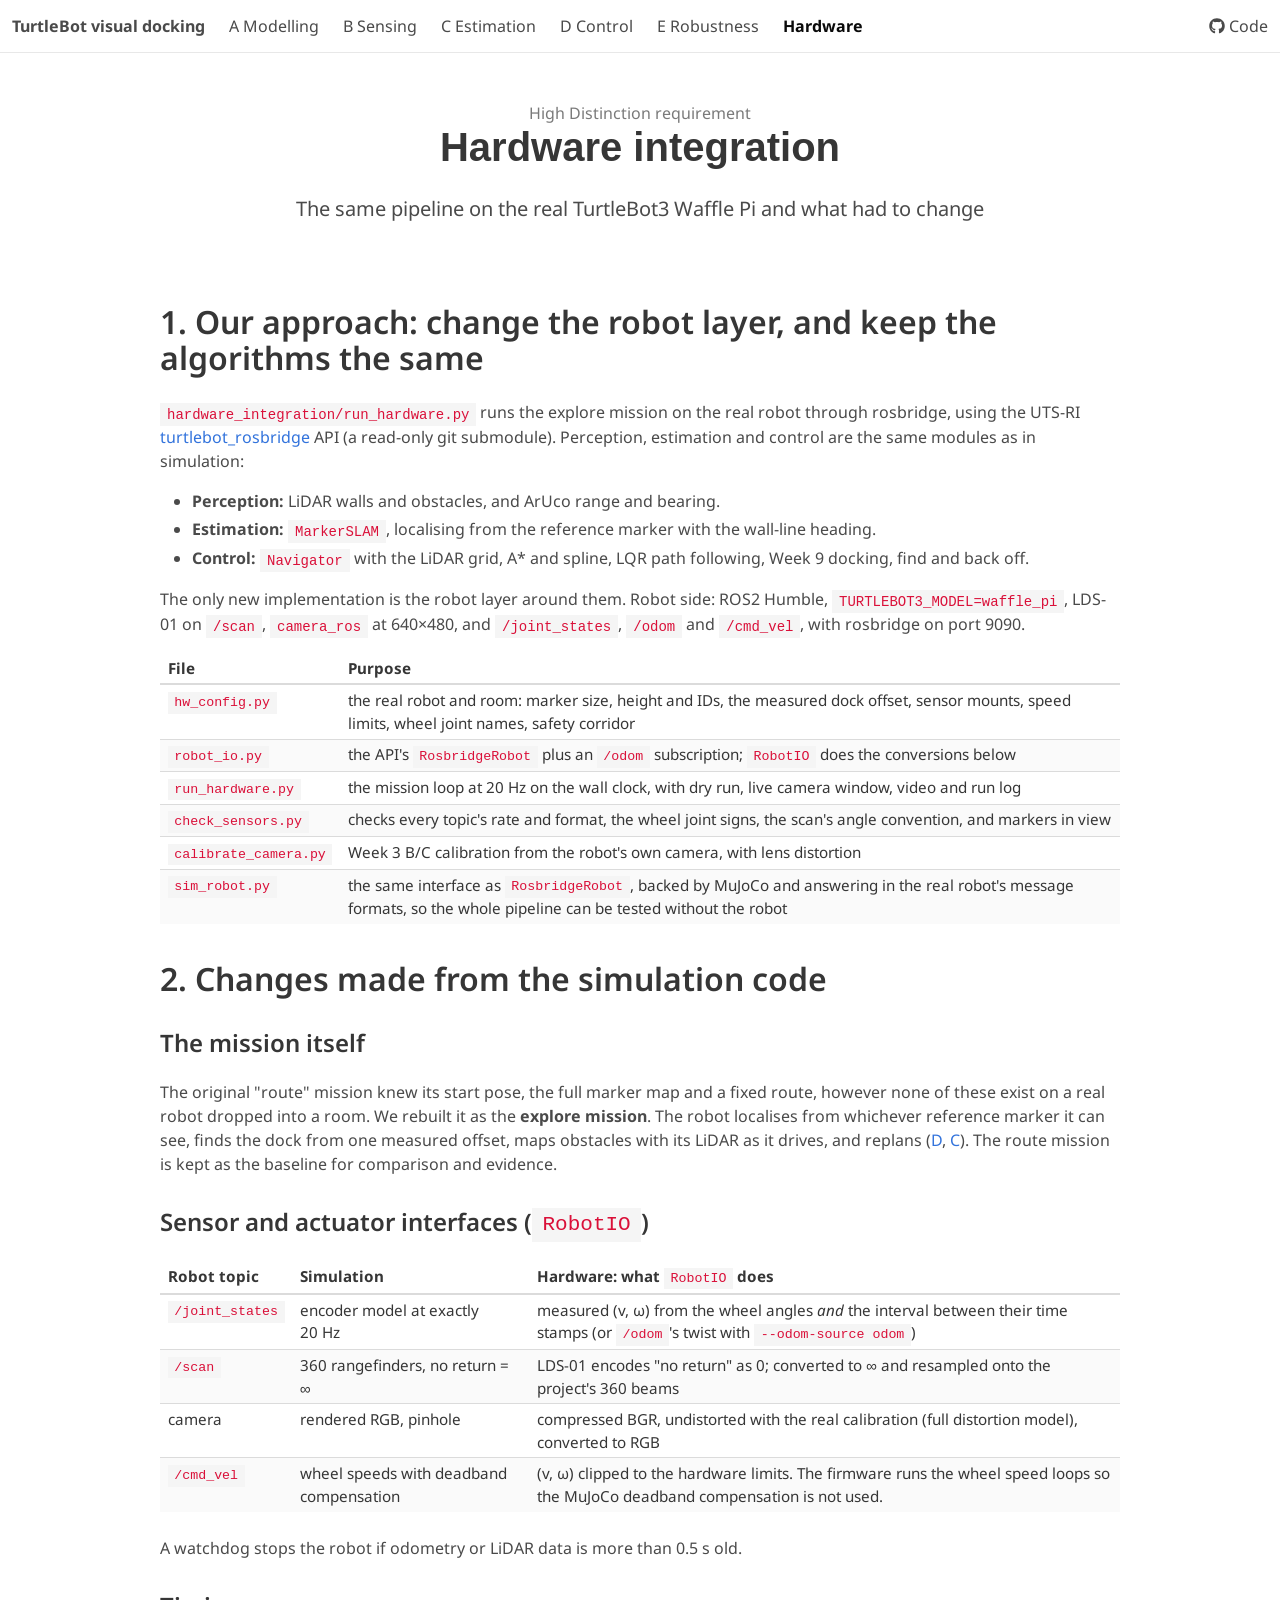
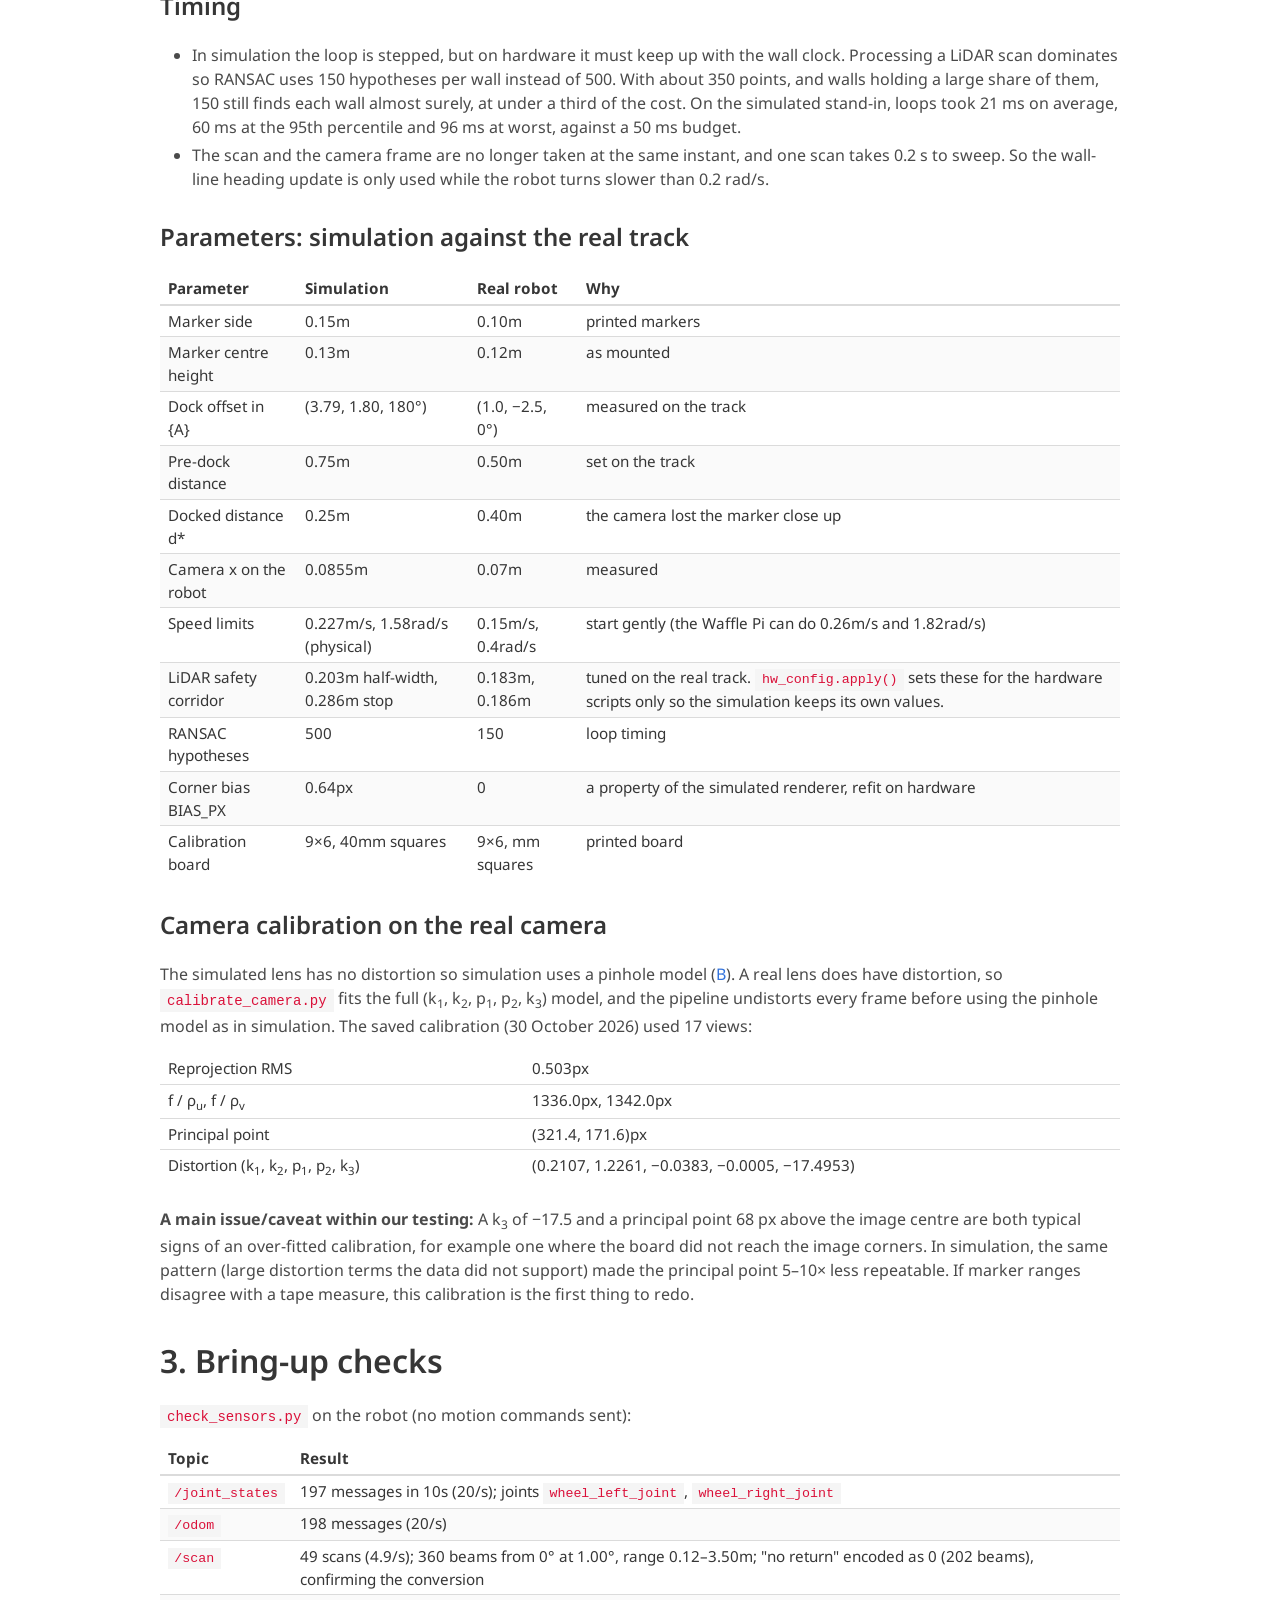
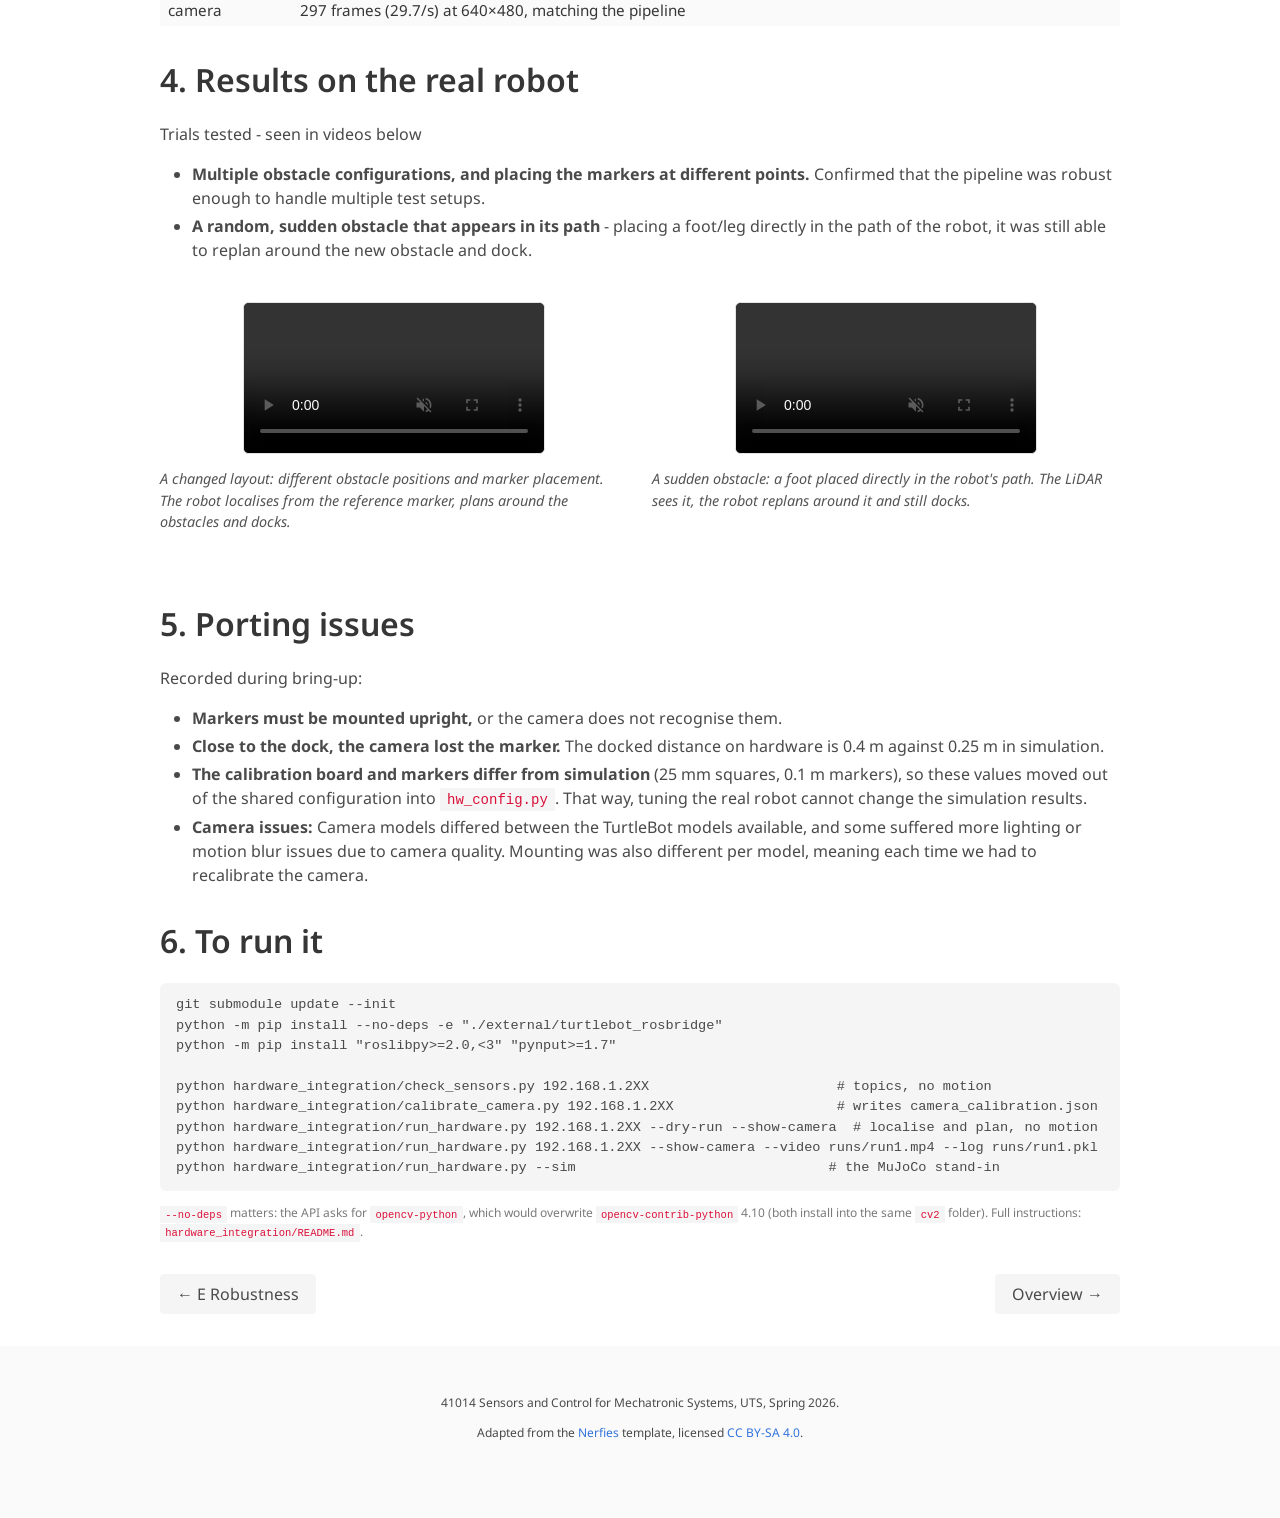
==== hardware.html @ 9cd551b8 "Project page: overview, criteria A-E and hardware pages" ====
<!DOCTYPE html>
<html lang="en">
<head>
  <meta charset="utf-8">
  <meta name="description" content="Hardware integration: the same explore-mission pipeline on the real TurtleBot3 Waffle Pi through rosbridge, and what had to change.">
  <meta name="viewport" content="width=device-width, initial-scale=1">
  <title>Hardware Integration</title>

  <link href="https://fonts.googleapis.com/css?family=Google+Sans|Noto+Sans|Castoro" rel="stylesheet">
  <link rel="stylesheet" href="./static/css/bulma.min.css">
  <link rel="stylesheet" href="./static/css/fontawesome.all.min.css">
  <link rel="stylesheet" href="./static/css/index.css">
  <link rel="stylesheet" href="./static/css/project.css">
  <link rel="icon" href="./static/images/favicon.svg">

  <script src="https://ajax.googleapis.com/ajax/libs/jquery/3.5.1/jquery.min.js"></script>
  <script defer src="./static/js/fontawesome.all.min.js"></script>
  <script src="./static/js/index.js"></script>
</head>
<body>

<nav class="navbar" role="navigation" aria-label="main navigation">
  <div class="navbar-brand">
    <a class="navbar-item has-text-weight-bold" href="./index.html">TurtleBot visual docking</a>
    <a role="button" class="navbar-burger" aria-label="menu" aria-expanded="false">
      <span aria-hidden="true"></span>
      <span aria-hidden="true"></span>
      <span aria-hidden="true"></span>
    </a>
  </div>
  <div class="navbar-menu">
    <div class="navbar-start">
      <a class="navbar-item" href="./modelling.html">A&nbsp;Modelling</a>
      <a class="navbar-item" href="./sensing.html">B&nbsp;Sensing</a>
      <a class="navbar-item" href="./estimation.html">C&nbsp;Estimation</a>
      <a class="navbar-item" href="./control.html">D&nbsp;Control</a>
      <a class="navbar-item" href="./robustness.html">E&nbsp;Robustness</a>
      <a class="navbar-item is-active" href="./hardware.html">Hardware</a>
    </div>
    <div class="navbar-end">
      <a class="navbar-item" href="https://github.com/kajakatovcic/41014_SPR26_Project">
        <span class="icon"><i class="fab fa-github"></i></span><span>Code</span>
      </a>
    </div>
  </div>
</nav>


<section class="hero">
  <div class="hero-body">
    <div class="container is-max-desktop has-text-centered">
      <p class="is-size-6 has-text-grey">High Distinction requirement</p>
      <h1 class="title is-2 publication-title">Hardware integration</h1>
      <p class="is-size-5">The same pipeline on the real TurtleBot3 Waffle Pi and what had to change</p>
    </div>
  </div>
</section>


<section class="section section-tight">
  <div class="container is-max-desktop content">

    <h2 class="title is-3">1. Our approach: change the robot layer, and keep the algorithms the same</h2>
    <p>
      <code>hardware_integration/run_hardware.py</code> runs the explore mission on the real robot through rosbridge,
      using the UTS-RI <a href="https://github.com/UTS-RI/turtlebot_rosbridge">turtlebot_rosbridge</a> API (a
      read-only git submodule). Perception, estimation and control are the same modules as in simulation:
    </p>
    <ul>
      <li><b>Perception:</b> LiDAR walls and obstacles, and ArUco range and bearing.</li>
      <li><b>Estimation:</b> <code>MarkerSLAM</code>, localising from the reference marker with the wall-line
        heading.</li>
      <li><b>Control:</b> <code>Navigator</code> with the LiDAR grid, A* and spline, LQR path following, Week 9 docking,
        find and back off.</li>
    </ul>
    <p>
      The only new implementation is the robot layer around them. Robot side: ROS2 Humble,
      <code>TURTLEBOT3_MODEL=waffle_pi</code>, LDS-01 on <code>/scan</code>, <code>camera_ros</code> at
      640&times;480, and <code>/joint_states</code>, <code>/odom</code> and <code>/cmd_vel</code>, with rosbridge on
      port 9090.
    </p>
    <div class="table-wrap">
      <table class="table is-narrow is-striped is-fullwidth">
        <thead><tr><th>File</th><th>Purpose</th></tr></thead>
        <tbody>
          <tr><td><code>hw_config.py</code></td><td>the real robot and room: marker size, height and IDs, the measured dock offset, sensor mounts, speed limits, wheel joint names, safety corridor</td></tr>
          <tr><td><code>robot_io.py</code></td><td>the API's <code>RosbridgeRobot</code> plus an <code>/odom</code> subscription; <code>RobotIO</code> does the conversions below</td></tr>
          <tr><td><code>run_hardware.py</code></td><td>the mission loop at 20&nbsp;Hz on the wall clock, with dry run, live camera window, video and run log</td></tr>
          <tr><td><code>check_sensors.py</code></td><td>checks every topic's rate and format, the wheel joint signs, the scan's angle convention, and markers in view</td></tr>
          <tr><td><code>calibrate_camera.py</code></td><td>Week 3 B/C calibration from the robot's own camera, with lens distortion</td></tr>
          <tr><td><code>sim_robot.py</code></td><td>the same interface as <code>RosbridgeRobot</code>, backed by MuJoCo and answering in the real robot's message formats, so the whole pipeline can be tested without the robot</td></tr>
        </tbody>
      </table>
    </div>

    <h2 class="title is-3">2. Changes made from the simulation code</h2>
    <h3 class="title is-4">The mission itself</h3>
    <p>
      The original "route" mission knew its start pose, the full marker map and a fixed route, however none of these
      exist on a real robot dropped into a room. We rebuilt it as the <b>explore mission</b>. The robot localises from
      whichever reference marker it can see, finds the dock from one measured offset, maps obstacles with its LiDAR as it 
      drives, and replans (<a href="./control.html">D</a>, <a href="./estimation.html#slam">C</a>). The route mission is kept as the
      baseline for comparison and evidence.
    </p>

    <h3 class="title is-4">Sensor and actuator interfaces (<code>RobotIO</code>)</h3>
    <div class="table-wrap">
      <table class="table is-narrow is-striped is-fullwidth">
        <thead><tr><th>Robot topic</th><th>Simulation</th><th>Hardware: what <code>RobotIO</code> does</th></tr></thead>
        <tbody>
          <tr><td><code>/joint_states</code></td><td>encoder model at exactly 20&nbsp;Hz</td><td>measured (v, &omega;) from the wheel angles <i>and</i> the interval between their time stamps (or <code>/odom</code>'s twist with <code>--odom-source odom</code>)</td></tr>
          <tr><td><code>/scan</code></td><td>360 rangefinders, no return = &infin;</td><td>LDS-01 encodes "no return" as 0; converted to &infin; and resampled onto the project's 360 beams</td></tr>
          <tr><td>camera</td><td>rendered RGB, pinhole</td><td>compressed BGR, undistorted with the real calibration (full distortion model), converted to RGB</td></tr>
          <tr><td><code>/cmd_vel</code></td><td>wheel speeds with deadband compensation</td><td>(v, &omega;) clipped to the hardware limits. The firmware runs the wheel speed loops so the MuJoCo deadband compensation is not used.</td></tr>
        </tbody>
      </table>
    </div>
    <p>A watchdog stops the robot if odometry or LiDAR data is more than 0.5&nbsp;s old.</p>

    <h3 class="title is-4">Timing</h3>
    <ul>
      <li>In simulation the loop is stepped, but on hardware it must keep up with the wall clock. Processing a LiDAR scan
        dominates so RANSAC uses 150 hypotheses per wall instead of 500. With about 350 points, and walls holding a
        large share of them, 150 still finds each wall almost surely, at under a third of the cost. On the simulated
        stand-in, loops took 21&nbsp;ms on average, 60&nbsp;ms at the 95th percentile and 96&nbsp;ms at worst, against
        a 50&nbsp;ms budget.</li>
      <li>The scan and the camera frame are no longer taken at the same instant, and one scan takes 0.2&nbsp;s to
        sweep. So the wall-line heading update is only used while the robot turns slower than 0.2&nbsp;rad/s.</li>
    </ul>

    <h3 class="title is-4">Parameters: simulation against the real track</h3>
    <div class="table-wrap">
      <table class="table is-narrow is-striped is-fullwidth">
        <thead><tr><th>Parameter</th><th>Simulation</th><th>Real robot</th><th>Why</th></tr></thead>
        <tbody>
          <tr><td>Marker side</td><td>0.15m</td><td>0.10m</td><td>printed markers</td></tr>
          <tr><td>Marker centre height</td><td>0.13m</td><td>0.12m</td><td>as mounted</td></tr>
          <tr><td>Dock offset in {A}</td><td>(3.79, 1.80, 180&deg;)</td><td>(1.0, &minus;2.5, 0&deg;)</td><td>measured on the track</td></tr>
          <tr><td>Pre-dock distance</td><td>0.75m</td><td>0.50m</td><td>set on the track</td></tr>
          <tr><td>Docked distance d*</td><td>0.25m</td><td>0.40m</td><td>the camera lost the marker close up </td></tr>
          <tr><td>Camera x on the robot</td><td>0.0855m</td><td>0.07m</td><td>measured</td></tr>
          <tr><td>Speed limits</td><td>0.227m/s, 1.58rad/s (physical)</td><td>0.15m/s, 0.4rad/s</td><td>start gently (the Waffle Pi can do 0.26m/s and 1.82rad/s)</td></tr>
          <tr><td>LiDAR safety corridor</td><td>0.203m half-width, 0.286m stop</td><td>0.183m, 0.186m</td><td>tuned on the real track. <code>hw_config.apply()</code> sets these for the hardware scripts only so the simulation keeps its own values.</td></tr>
          <tr><td>RANSAC hypotheses</td><td>500</td><td>150</td><td>loop timing</td></tr>
          <tr><td>Corner bias BIAS_PX</td><td>0.64px</td><td>0</td><td>a property of the simulated renderer, refit on hardware</td></tr>
          <tr><td>Calibration board</td><td>9&times;6, 40mm squares</td><td>9&times;6, mm squares</td><td>printed board</td></tr>
        </tbody>
      </table>
    </div>

    <h3 class="title is-4">Camera calibration on the real camera</h3>
    <p>
      The simulated lens has no distortion so simulation uses a pinhole model (<a href="./sensing.html">B</a>). A real
      lens does have distortion, so <code>calibrate_camera.py</code> fits the full (k<sub>1</sub>, k<sub>2</sub>,
      p<sub>1</sub>, p<sub>2</sub>, k<sub>3</sub>) model, and the pipeline undistorts every frame before using the
      pinhole model as in simulation. The saved calibration (30 October 2026) used 17 views:
    </p>
    <div class="table-wrap">
      <table class="table is-narrow is-fullwidth">
        <tbody>
          <tr><td>Reprojection RMS</td><td>0.503px</td></tr>
          <tr><td>f / &rho;<sub>u</sub>, f / &rho;<sub>v</sub></td><td>1336.0px, 1342.0px</td></tr>
          <tr><td>Principal point</td><td>(321.4, 171.6)px</td></tr>
          <tr><td>Distortion (k<sub>1</sub>, k<sub>2</sub>, p<sub>1</sub>, p<sub>2</sub>, k<sub>3</sub>)</td><td>(0.2107, 1.2261, &minus;0.0383, &minus;0.0005, &minus;17.4953)</td></tr>
        </tbody>
      </table>
    </div>
    <p>
      <b>A main issue/caveat within our testing:</b> A k<sub>3</sub> of &minus;17.5 and a principal point 68&nbsp;px above the image centre
      are both typical signs of an over-fitted calibration, for example one where the board did not reach the image
      corners. In simulation, the same pattern (large distortion terms the data did not support) made the principal
      point 5&ndash;10&times; less repeatable. If marker ranges disagree with a tape measure, this calibration is the
      first thing to redo.
    </p>
   
    <h2 class="title is-3">3. Bring-up checks</h2>
    <p><code>check_sensors.py</code> on the robot (no motion commands sent):</p>
    <div class="table-wrap">
      <table class="table is-narrow is-striped is-fullwidth">
        <thead><tr><th>Topic</th><th>Result</th></tr></thead>
        <tbody>
          <tr><td><code>/joint_states</code></td><td>197 messages in 10s (20/s); joints <code>wheel_left_joint</code>, <code>wheel_right_joint</code></td></tr>
          <tr><td><code>/odom</code></td><td>198 messages (20/s)</td></tr>
          <tr><td><code>/scan</code></td><td>49 scans (4.9/s); 360 beams from 0&deg; at 1.00&deg;, range 0.12&ndash;3.50m; "no return" encoded as 0 (202 beams), confirming the conversion</td></tr>
          <tr><td>camera</td><td>297 frames (29.7/s) at 640&times;480, matching the pipeline</td></tr>
        </tbody>
      </table>
    </div>

    <h2 class="title is-3">4. Results on the real robot</h2>
    <p>Trials tested - seen in videos below</p>
    <ul>
      <li><b>Multiple obstacle configurations, and placing the markers at different points.</b> Confirmed
        that the pipeline was robust enough to handle multiple test setups.
      </li>
      <li><b>A random, sudden obstacle that appears in its path</b> - placing a foot/leg directly in the path
        of the robot, it was still able to replan around the new obstacle and dock.
      </li>
    </ul>
    <div class="columns">
      <div class="column">
        <figure class="fig">
          <video class="portrait" controls muted playsinline preload="metadata">
            <source src="./static/videos/hardware_layout_update.mp4" type="video/mp4">
          </video>
          <figcaption>A changed layout: different obstacle positions and marker placement. The robot localises from
            the reference marker, plans around the obstacles and docks.</figcaption>
        </figure>
      </div>
      <div class="column">
        <figure class="fig">
          <video class="portrait" controls muted playsinline preload="metadata">
            <source src="./static/videos/hardware_sudden_obstacle.mp4" type="video/mp4">
          </video>
          <figcaption>A sudden obstacle: a foot placed directly in the robot's path. The LiDAR sees it, the robot
            replans around it and still docks.</figcaption>
        </figure>
      </div>
    </div>

    <h2 class="title is-3">5. Porting issues</h2>
    <p>Recorded during bring-up:</p>
    <ul>
      <li><b>Markers must be mounted upright,</b> or the camera does not recognise them.</li>
      <li><b>Close to the dock, the camera lost the marker.</b> The docked distance on hardware is 0.4&nbsp;m against
        0.25&nbsp;m in simulation.</li>
      <li><b>The calibration board and markers differ from simulation</b> (25&nbsp;mm squares, 0.1&nbsp;m markers), so
        these values moved out of the shared configuration into <code>hw_config.py</code>. That way, tuning the real
        robot cannot change the simulation results.</li>
      <li><b>Camera issues:</b> Camera models differed between the TurtleBot models available, and some suffered more
        lighting or motion blur issues due to camera quality. Mounting was also different per model, meaning each
        time we had to recalibrate the camera.</li>
    </ul>


    <h2 class="title is-3">6. To run it</h2>
    <pre class="cmd">git submodule update --init
python -m pip install --no-deps -e "./external/turtlebot_rosbridge"
python -m pip install "roslibpy>=2.0,<3" "pynput>=1.7"

python hardware_integration/check_sensors.py 192.168.1.2XX                       # topics, no motion
python hardware_integration/calibrate_camera.py 192.168.1.2XX                    # writes camera_calibration.json
python hardware_integration/run_hardware.py 192.168.1.2XX --dry-run --show-camera  # localise and plan, no motion
python hardware_integration/run_hardware.py 192.168.1.2XX --show-camera --video runs/run1.mp4 --log runs/run1.pkl
python hardware_integration/run_hardware.py --sim                               # the MuJoCo stand-in</pre>
    <p class="is-size-7 has-text-grey">
      <code>--no-deps</code> matters: the API asks for <code>opencv-python</code>, which would overwrite
      <code>opencv-contrib-python</code> 4.10 (both install into the same <code>cv2</code> folder). Full instructions:
      <a href="https://github.com/kajakatovcic/41014_SPR26_Project/blob/main/hardware_integration/README.md"><code>hardware_integration/README.md</code></a>.
    </p>

    <div class="page-nav">
      <a class="button is-light" href="./robustness.html">&larr; E Robustness</a>
      <a class="button is-light" href="./index.html">Overview &rarr;</a>
    </div>
  </div>
</section>


<footer class="footer">
  <div class="container content has-text-centered is-size-7">
    <p>41014 Sensors and Control for Mechatronic Systems, UTS, Spring 2026.</p>
    <p>Adapted from the <a href="https://github.com/nerfies/nerfies.github.io">Nerfies</a> template, licensed
      <a rel="license" href="http://creativecommons.org/licenses/by-sa/4.0/">CC BY-SA 4.0</a>.</p>
  </div>
</footer>

</body>
</html>
---- static/css/index.css ----
body {
  font-family: 'Noto Sans', sans-serif;
}


.footer .icon-link {
    font-size: 25px;
    color: #000;
}

.link-block a {
    margin-top: 5px;
    margin-bottom: 5px;
}

.dnerf {
  font-variant: small-caps;
}


.teaser .hero-body {
  padding-top: 0;
  padding-bottom: 3rem;
}

.teaser {
  font-family: 'Google Sans', sans-serif;
}


.publication-title {
}

.publication-banner {
  max-height: parent;

}

.publication-banner video {
  position: relative;
  left: auto;
  top: auto;
  transform: none;
  object-fit: fit;
}

.publication-header .hero-body {
}

.publication-title {
    font-family: 'Google Sans', sans-serif;
}

.publication-authors {
    font-family: 'Google Sans', sans-serif;
}

.publication-venue {
    color: #555;
    width: fit-content;
    font-weight: bold;
}

.publication-awards {
    color: #ff3860;
    width: fit-content;
    font-weight: bolder;
}

.publication-authors {
}

.publication-authors a {
   color: hsl(204, 86%, 53%) !important;
}

.publication-authors a:hover {
    text-decoration: underline;
}

.author-block {
  display: inline-block;
}

.publication-banner img {
}

.publication-authors {
  /*color: #4286f4;*/
}

.publication-video {
    position: relative;
    width: 100%;
    height: 0;
    padding-bottom: 56.25%;

    overflow: hidden;
    border-radius: 10px !important;
}

.publication-video iframe {
    position: absolute;
    top: 0;
    left: 0;
    width: 100%;
    height: 100%;
}

.publication-body img {
}

.results-carousel {
  overflow: hidden;
}

.results-carousel .item {
  margin: 5px;
  overflow: hidden;
  border: 1px solid #bbb;
  border-radius: 10px;
  padding: 0;
  font-size: 0;
}

.results-carousel video {
  margin: 0;
}


.interpolation-panel {
  background: #f5f5f5;
  border-radius: 10px;
}

.interpolation-panel .interpolation-image {
  width: 100%;
  border-radius: 5px;
}

.interpolation-video-column {
}

.interpolation-panel .slider {
  margin: 0 !important;
}

.interpolation-panel .slider {
  margin: 0 !important;
}

#interpolation-image-wrapper {
  width: 100%;
}
#interpolation-image-wrapper img {
  border-radius: 5px;
}
---- static/css/project.css ----
/* Project additions on top of the Nerfies template (index.css) */

.navbar { border-bottom: 1px solid #e8e8e8; }
.navbar-item.is-active { font-weight: 700; }

.section-tight { padding-top: 2rem; padding-bottom: 2rem; }
.content h3.title { margin-top: 2rem; }
.content table td, .content table th { vertical-align: top; }
.content table { font-size: 0.95rem; }
.table-wrap { overflow-x: auto; margin-bottom: 1.5rem; }
.table-wrap table { margin-bottom: 0; }

figure.fig { margin: 1.5rem 0; text-align: center; }
figure.fig img, figure.fig video { width: 100%; height: auto; border: 1px solid #e3e3e3; border-radius: 6px; background: #fff; }
figure.fig video.portrait { width: auto; max-width: 100%; max-height: 640px; background: #000; }
figure.fig figcaption { color: #555; font-size: 0.9rem; margin-top: 0.5rem; text-align: left; }

/* Things the team still has to fill in: deliberately loud so nothing is published by accident */
.todo {
  background: #fff6d6;
  border: 2px dashed #e0a800;
  border-radius: 6px;
  padding: 0.75rem 1rem;
  margin: 1rem 0;
  color: #5c4500;
}
.todo::before { content: "TO FILL IN: "; font-weight: 700; }
.todo-inline {
  background: #fff6d6;
  border: 1px dashed #e0a800;
  border-radius: 4px;
  padding: 0 0.35rem;
  color: #5c4500;
  font-weight: 600;
}

/* Callouts: where a method comes from, and what goes beyond the subject material */
.callout { border-left: 4px solid; border-radius: 4px; padding: 0.75rem 1rem; margin: 1.25rem 0; background: #fafafa; }
.callout p:last-child, .callout ul:last-child { margin-bottom: 0; }
.callout-title { font-weight: 700; margin-bottom: 0.35rem; }
.callout.tutorial { border-color: #3273dc; background: #f3f7fd; }
.callout.beyond { border-color: #23a35a; background: #f1faf4; }
.callout.limits { border-color: #b86e00; background: #fdf7ef; }

.stat-grid { display: grid; grid-template-columns: repeat(auto-fit, minmax(11rem, 1fr)); gap: 0.75rem; margin: 1.25rem 0; }
@media screen and (min-width: 769px) {
  .stat-grid.three { grid-template-columns: repeat(3, 1fr); }
}
.stat { border: 1px solid #e3e3e3; border-radius: 8px; padding: 0.85rem 1rem; background: #fff; }
.stat strong { display: block; font-size: 1.5rem; line-height: 1.2; font-family: 'Google Sans', sans-serif; }
.stat span { color: #555; font-size: 0.85rem; }

.criteria-grid { display: grid; grid-template-columns: repeat(auto-fit, minmax(15rem, 1fr)); gap: 1rem; margin: 1.25rem 0; }
.criterion-card { display: block; border: 1px solid #e3e3e3; border-radius: 8px; padding: 1rem 1.1rem; background: #fff; color: #363636; transition: border-color 0.15s, box-shadow 0.15s; }
.criterion-card:hover { border-color: #3273dc; box-shadow: 0 2px 8px rgba(0, 0, 0, 0.06); color: #363636; }
.criterion-card .letter { font-family: 'Google Sans', sans-serif; font-size: 1.6rem; font-weight: 700; color: #3273dc; line-height: 1; }
.criterion-card .name { font-weight: 700; margin: 0.3rem 0; }
.criterion-card p { font-size: 0.9rem; color: #555; margin: 0; }

pre.cmd { background: #f5f5f5; border-radius: 6px; padding: 0.75rem 1rem; font-size: 0.85rem; white-space: pre-wrap; }

.page-nav { display: flex; justify-content: space-between; gap: 1rem; flex-wrap: wrap; margin-top: 2rem; }

@media screen and (max-width: 768px) {
  .content table { font-size: 0.85rem; }
}
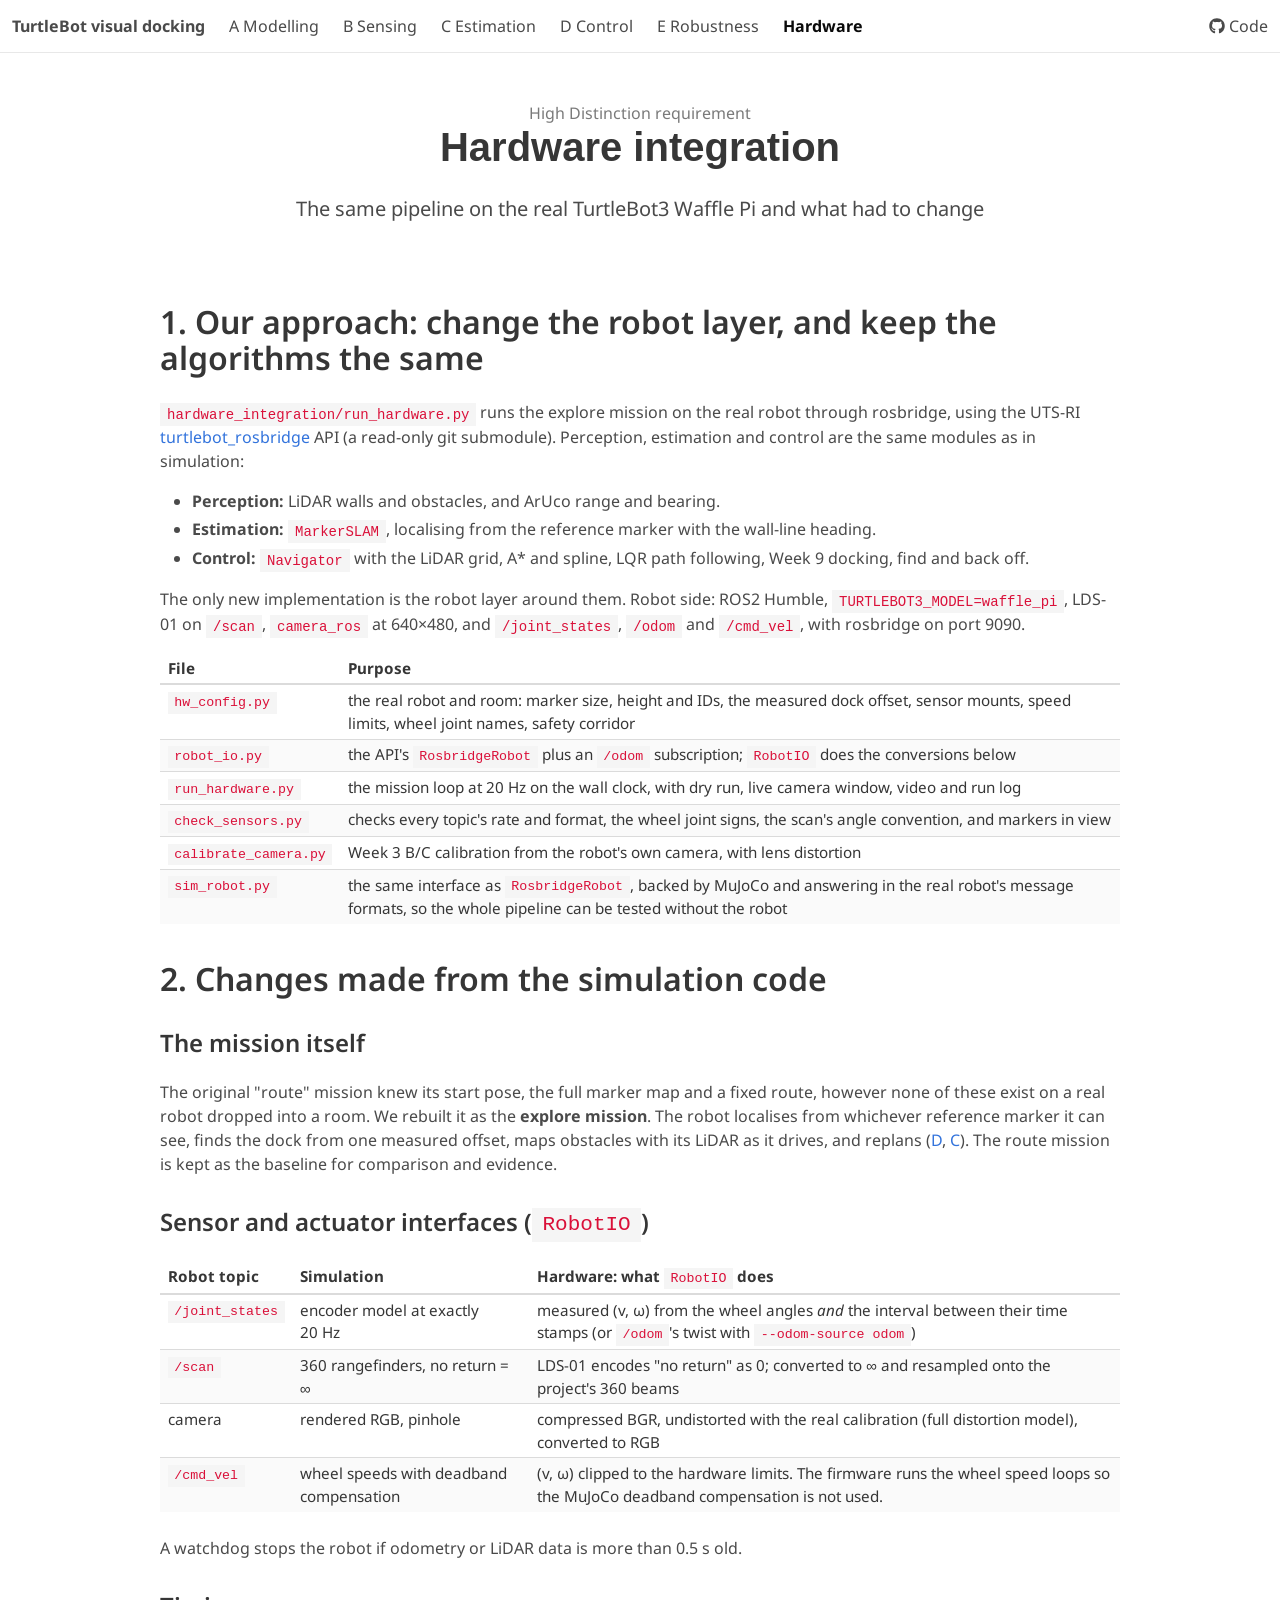
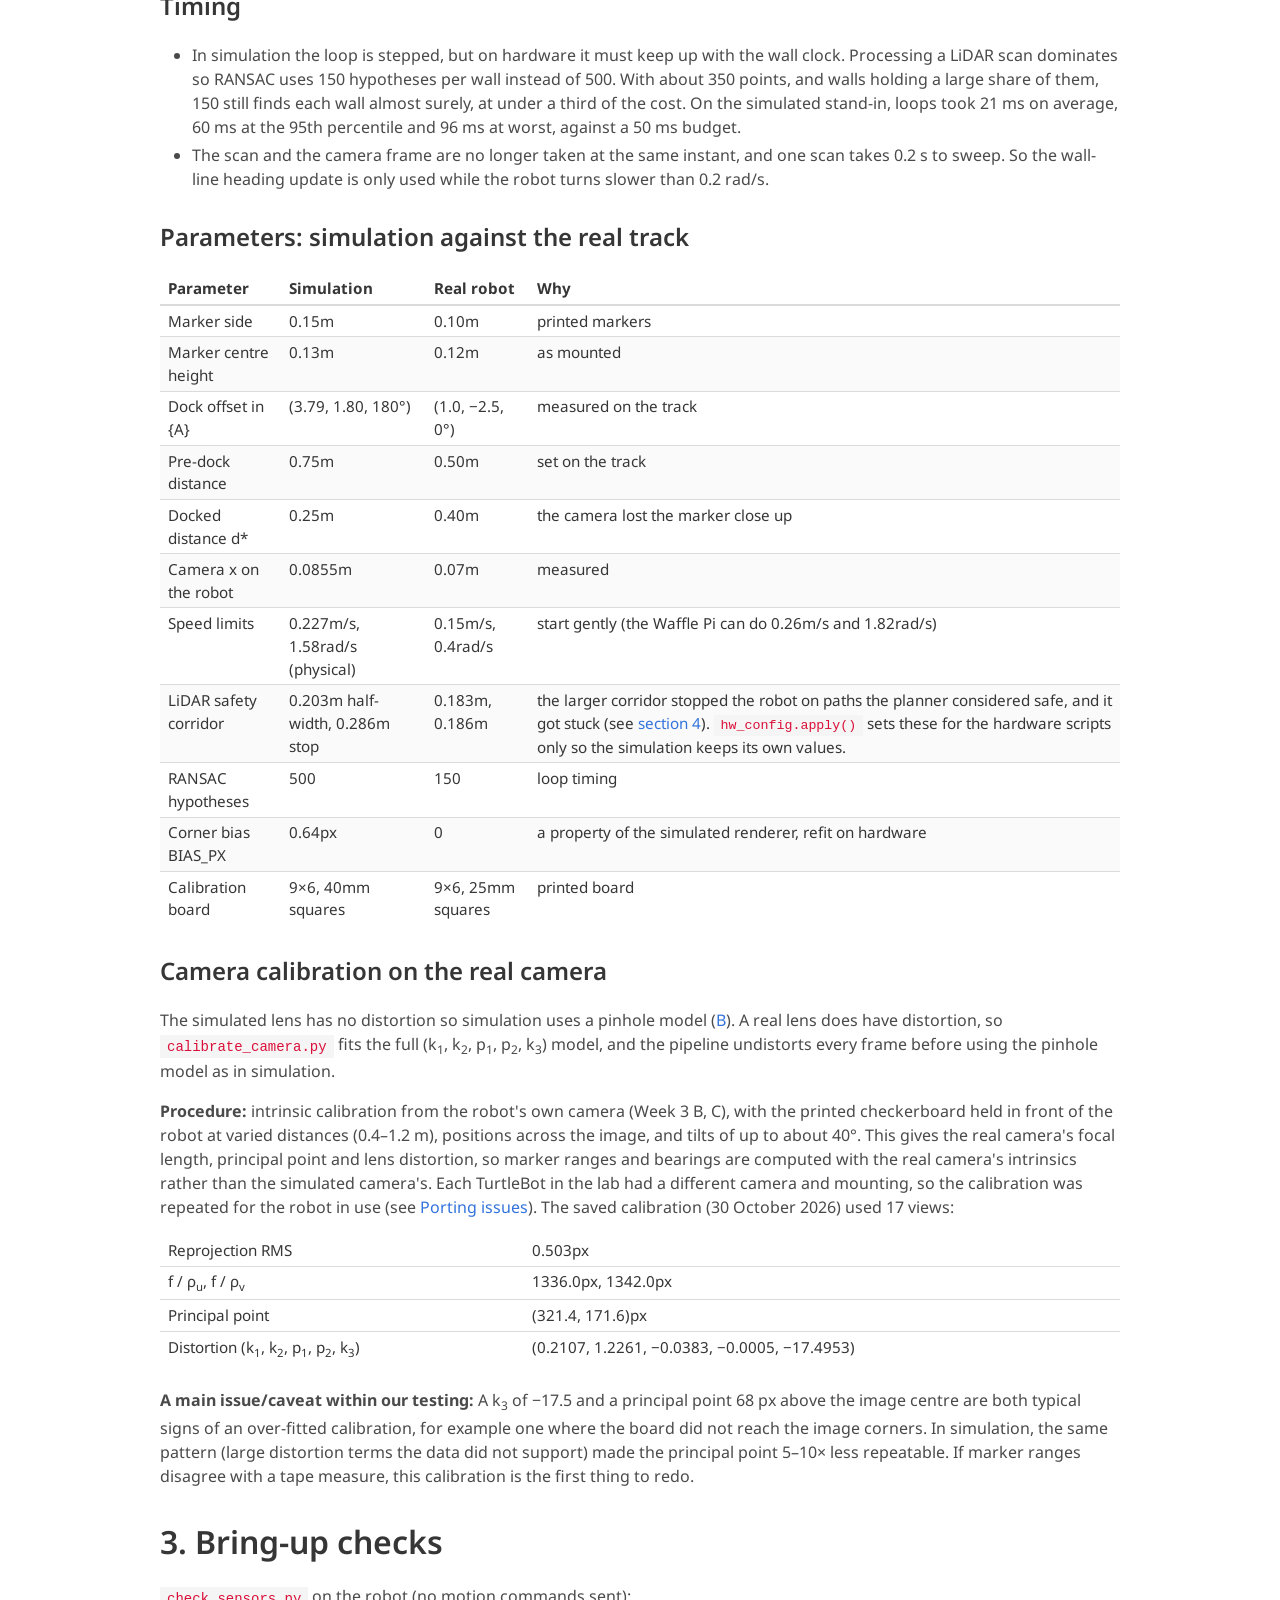
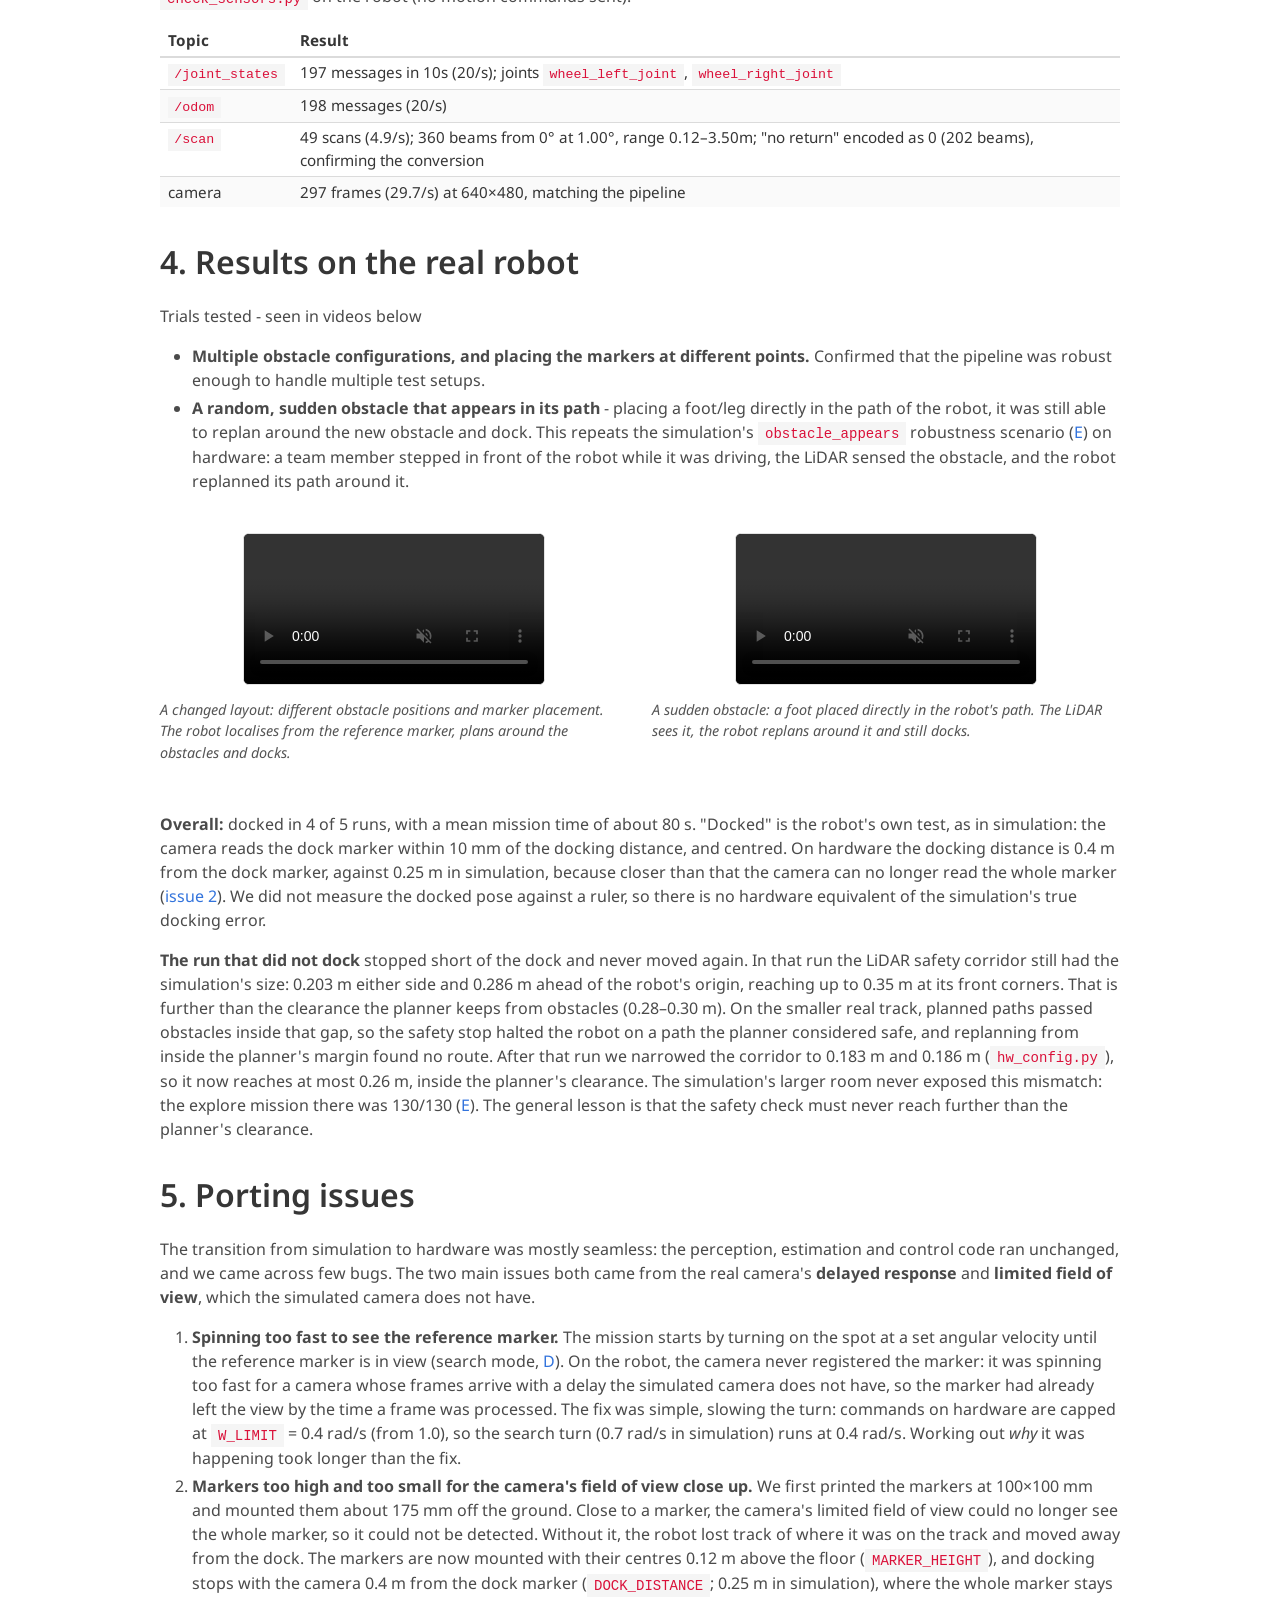
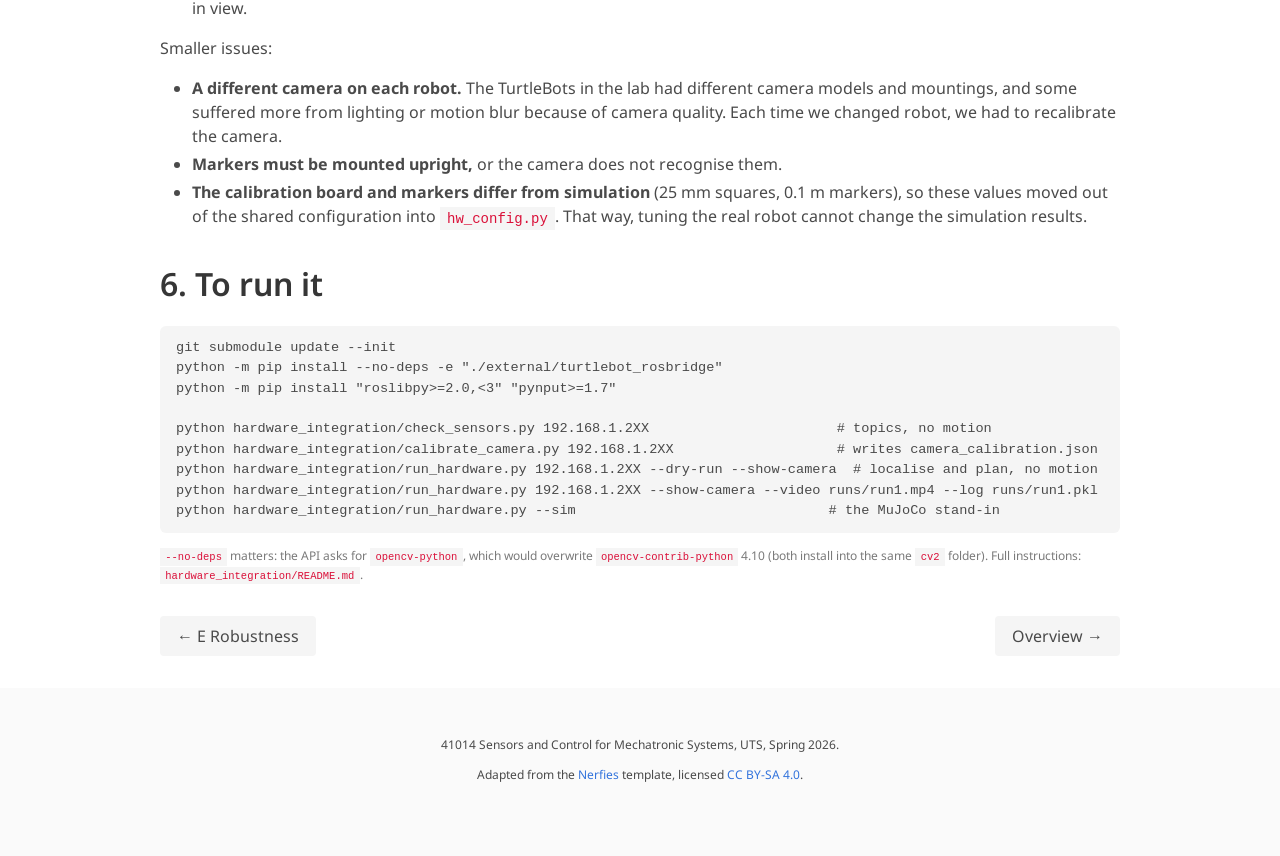
==== commit b0d7f2d6: "Hardware page: porting issues, failed-run cause and corrected docking result Add the camera calibrat" ====
--- a/hardware.html
+++ b/hardware.html
@@ -140,10 +140,10 @@
           <tr><td>Docked distance d*</td><td>0.25m</td><td>0.40m</td><td>the camera lost the marker close up </td></tr>
           <tr><td>Camera x on the robot</td><td>0.0855m</td><td>0.07m</td><td>measured</td></tr>
           <tr><td>Speed limits</td><td>0.227m/s, 1.58rad/s (physical)</td><td>0.15m/s, 0.4rad/s</td><td>start gently (the Waffle Pi can do 0.26m/s and 1.82rad/s)</td></tr>
-          <tr><td>LiDAR safety corridor</td><td>0.203m half-width, 0.286m stop</td><td>0.183m, 0.186m</td><td>tuned on the real track. <code>hw_config.apply()</code> sets these for the hardware scripts only so the simulation keeps its own values.</td></tr>
+          <tr><td>LiDAR safety corridor</td><td>0.203m half-width, 0.286m stop</td><td>0.183m, 0.186m</td><td>the larger corridor stopped the robot on paths the planner considered safe, and it got stuck (see <a href="#results">section 4</a>). <code>hw_config.apply()</code> sets these for the hardware scripts only so the simulation keeps its own values.</td></tr>
           <tr><td>RANSAC hypotheses</td><td>500</td><td>150</td><td>loop timing</td></tr>
           <tr><td>Corner bias BIAS_PX</td><td>0.64px</td><td>0</td><td>a property of the simulated renderer, refit on hardware</td></tr>
-          <tr><td>Calibration board</td><td>9&times;6, 40mm squares</td><td>9&times;6, mm squares</td><td>printed board</td></tr>
+          <tr><td>Calibration board</td><td>9&times;6, 40mm squares</td><td>9&times;6, 25mm squares</td><td>printed board</td></tr>
         </tbody>
       </table>
     </div>
@@ -153,7 +153,15 @@
       The simulated lens has no distortion so simulation uses a pinhole model (<a href="./sensing.html">B</a>). A real
       lens does have distortion, so <code>calibrate_camera.py</code> fits the full (k<sub>1</sub>, k<sub>2</sub>,
       p<sub>1</sub>, p<sub>2</sub>, k<sub>3</sub>) model, and the pipeline undistorts every frame before using the
-      pinhole model as in simulation. The saved calibration (30 October 2026) used 17 views:
+      pinhole model as in simulation.
+    </p>
+    <p>
+      <b>Procedure:</b> intrinsic calibration from the robot's own camera (Week 3 B, C), with the printed checkerboard
+      held in front of the robot at varied distances (0.4&ndash;1.2&nbsp;m), positions across the image, and tilts of up
+      to about 40&deg;. This gives the real camera's focal length, principal point and lens distortion, so marker
+      ranges and bearings are computed with the real camera's intrinsics rather than the simulated camera's. Each
+      TurtleBot in the lab had a different camera and mounting, so the calibration was repeated for the robot in use
+      (see <a href="#porting">Porting issues</a>). The saved calibration (30 October 2026) used 17 views:
     </p>
     <div class="table-wrap">
       <table class="table is-narrow is-fullwidth">
@@ -187,7 +195,7 @@
       </table>
     </div>
 
-    <h2 class="title is-3">4. Results on the real robot</h2>
+    <h2 class="title is-3" id="results">4. Results on the real robot</h2>
     <p>Trials tested - seen in videos below</p>
     <ul>
       <li><b>Multiple obstacle configurations, and placing the markers at different points.</b> Confirmed
@@ -195,6 +203,9 @@
       </li>
       <li><b>A random, sudden obstacle that appears in its path</b> - placing a foot/leg directly in the path
         of the robot, it was still able to replan around the new obstacle and dock.
+        This repeats the simulation's <code>obstacle_appears</code> robustness scenario (<a href="./robustness.html">E</a>)
+        on hardware: a team member stepped in front of the robot while it was driving, the LiDAR sensed the obstacle,
+        and the robot replanned its path around it.
       </li>
     </ul>
     <div class="columns">
@@ -218,18 +229,57 @@
       </div>
     </div>
 
-    <h2 class="title is-3">5. Porting issues</h2>
-    <p>Recorded during bring-up:</p>
+    <p>
+      <b>Overall:</b> docked in 4 of 5 runs, with a mean mission time of about 80&nbsp;s. "Docked" is the robot's own
+      test, as in simulation: the camera reads the dock marker within 10&nbsp;mm of the docking distance, and centred.
+      On hardware the docking distance is 0.4&nbsp;m from the dock marker, against 0.25&nbsp;m in simulation, because
+      closer than that the camera can no longer read the whole marker (<a href="#porting">issue 2</a>). We did not
+      measure the docked pose against a ruler, so there is no hardware equivalent of the simulation's true docking error.
+    </p>
+    <p>
+      <b>The run that did not dock</b> stopped short of the dock and never moved again. In that run the LiDAR safety
+      corridor still had the simulation's size: 0.203&nbsp;m either side and 0.286&nbsp;m ahead of the robot's
+      origin, reaching up to 0.35&nbsp;m at its front corners. That is further than the clearance the planner keeps
+      from obstacles (0.28&ndash;0.30&nbsp;m). On the smaller real track, planned paths passed obstacles inside that
+      gap, so the safety stop halted the robot on a path the planner considered safe, and replanning from inside the
+      planner's margin found no route. After that run we narrowed the corridor to 0.183&nbsp;m and 0.186&nbsp;m
+      (<code>hw_config.py</code>), so it now reaches at most 0.26&nbsp;m, inside the planner's clearance. The
+      simulation's larger room never exposed this mismatch: the explore mission there was 130/130
+      (<a href="./robustness.html">E</a>). The general lesson is that the safety check must never reach further than
+      the planner's clearance.
+    </p>
+
+    <h2 class="title is-3" id="porting">5. Porting issues</h2>
+    <p>
+      The transition from simulation to hardware was mostly seamless: the perception, estimation and control code ran
+      unchanged, and we came across few bugs. The two main issues both came from the real camera's <b>delayed
+      response</b> and <b>limited field of view</b>, which the simulated camera does not have.
+    </p>
+    <ol>
+      <li><b>Spinning too fast to see the reference marker.</b> The mission starts by turning on the spot at a set
+        angular velocity until the reference marker is in view (search mode, <a href="./control.html">D</a>). On the
+        robot, the camera never registered the marker: it was spinning too fast for a camera whose frames arrive with
+        a delay the simulated camera does not have, so the marker had already left the view by the time a frame was
+        processed. The fix was simple, slowing the turn: commands on hardware are capped at
+        <code>W_LIMIT</code> = 0.4&nbsp;rad/s (from 1.0), so the search turn (0.7&nbsp;rad/s in simulation) runs at
+        0.4&nbsp;rad/s. Working out <i>why</i> it was happening took longer than the fix.</li>
+      <li><b>Markers too high and too small for the camera's field of view close up.</b> We first printed the markers at
+        100&times;100&nbsp;mm and mounted them about 175&nbsp;mm off the ground. Close to a marker, the camera's limited
+        field of view could no longer see the whole marker, so it could not be detected. Without it, the robot lost
+        track of where it was on the track and moved away from the dock. The markers are now mounted with their
+        centres 0.12&nbsp;m above the floor (<code>MARKER_HEIGHT</code>), and docking stops with the camera
+        0.4&nbsp;m from the dock marker (<code>DOCK_DISTANCE</code>; 0.25&nbsp;m in simulation), where the whole marker
+        stays in view.</li>
+    </ol>
+    <p>Smaller issues:</p>
     <ul>
+      <li><b>A different camera on each robot.</b> The TurtleBots in the lab had different camera models and mountings,
+        and some suffered more from lighting or motion blur because of camera quality. Each time we changed robot, we
+        had to recalibrate the camera.</li>
       <li><b>Markers must be mounted upright,</b> or the camera does not recognise them.</li>
-      <li><b>Close to the dock, the camera lost the marker.</b> The docked distance on hardware is 0.4&nbsp;m against
-        0.25&nbsp;m in simulation.</li>
       <li><b>The calibration board and markers differ from simulation</b> (25&nbsp;mm squares, 0.1&nbsp;m markers), so
         these values moved out of the shared configuration into <code>hw_config.py</code>. That way, tuning the real
         robot cannot change the simulation results.</li>
-      <li><b>Camera issues:</b> Camera models differed between the TurtleBot models available, and some suffered more
-        lighting or motion blur issues due to camera quality. Mounting was also different per model, meaning each
-        time we had to recalibrate the camera.</li>
     </ul>
 
 
--- a/static/css/project.css
+++ b/static/css/project.css
@@ -1,6 +1,11 @@
 /* Project additions on top of the Nerfies template (index.css) */
 
 .navbar { border-bottom: 1px solid #e8e8e8; }
+
+/* Title card on a full-width band that matches its black background. Shown at its own aspect ratio and at most
+   760px wide (the image is 1031px), so it is never stretched and stays sharp on high-resolution screens */
+.title-banner { background: #000; text-align: center; padding: 1rem 1rem 0; }
+.title-banner img { display: block; margin: 0 auto; width: 100%; max-width: 760px; height: auto; }
 .navbar-item.is-active { font-weight: 700; }
 
 .section-tight { padding-top: 2rem; padding-bottom: 2rem; }
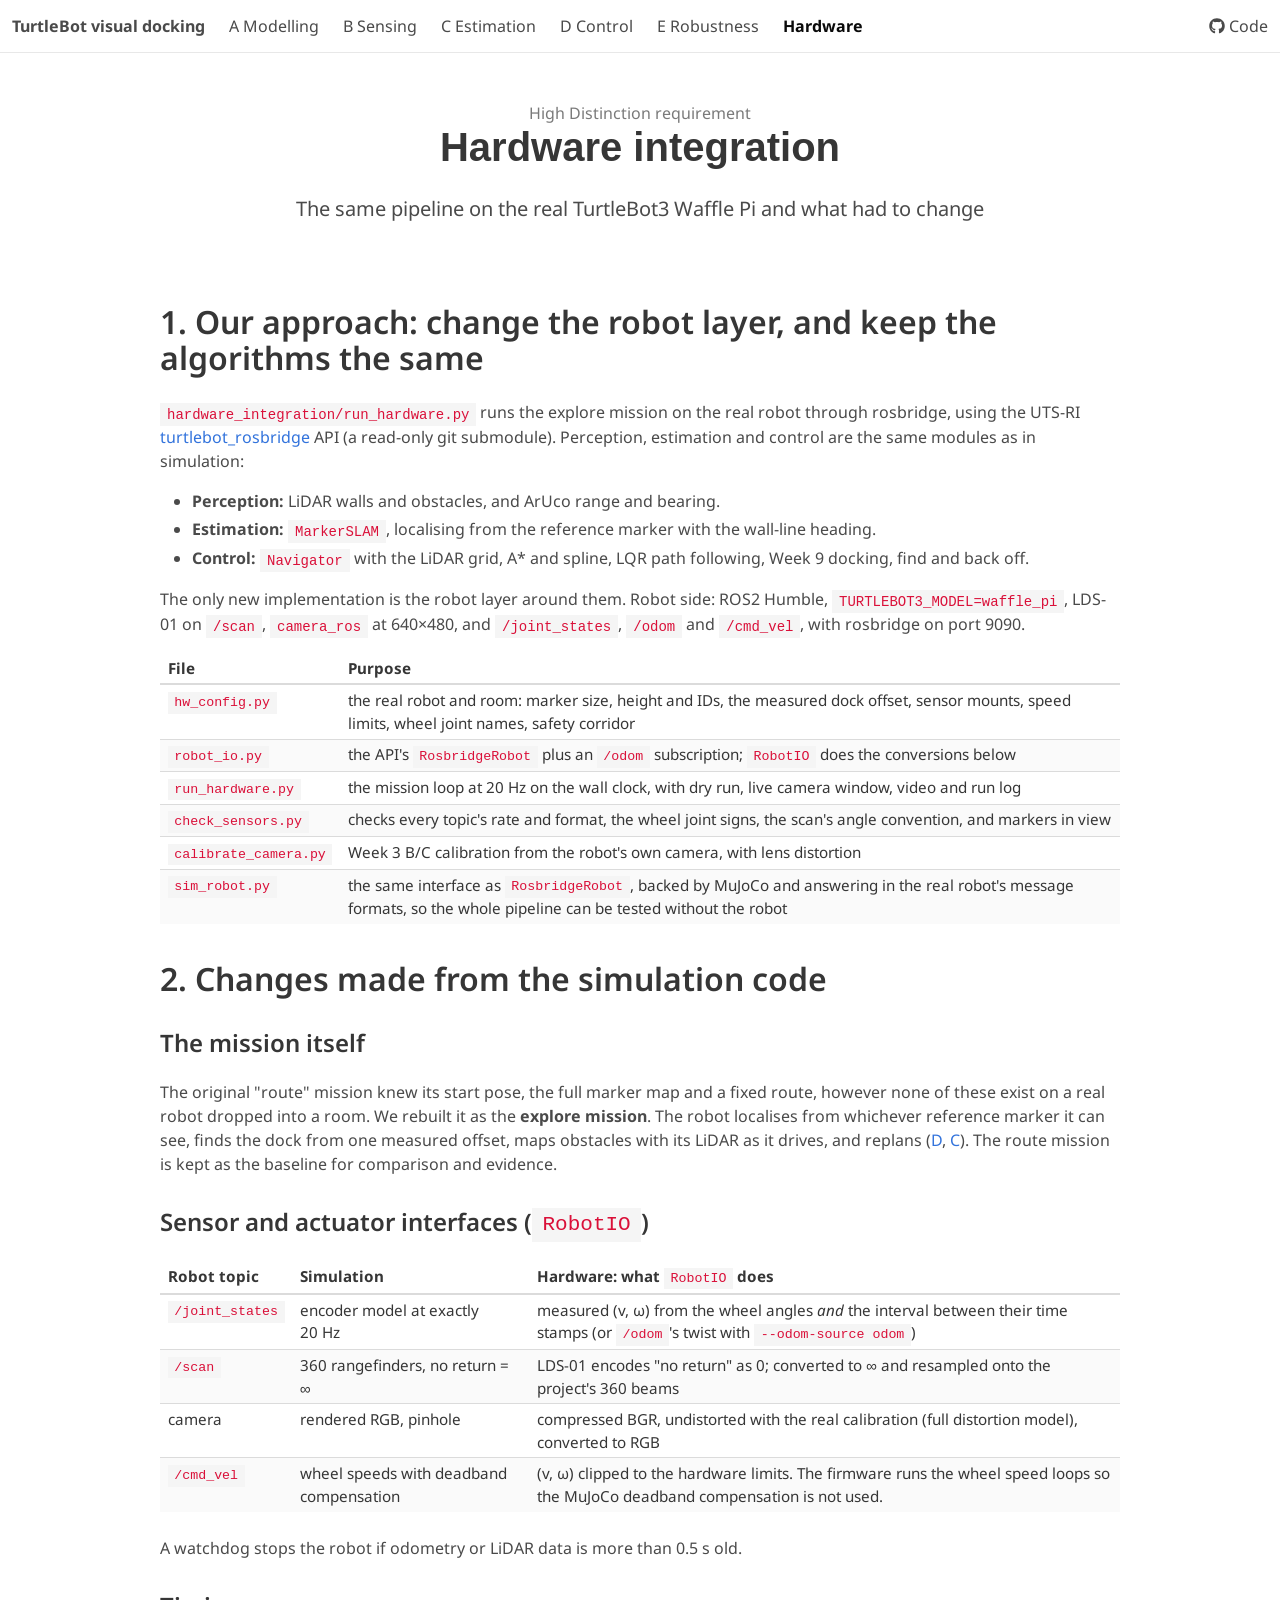
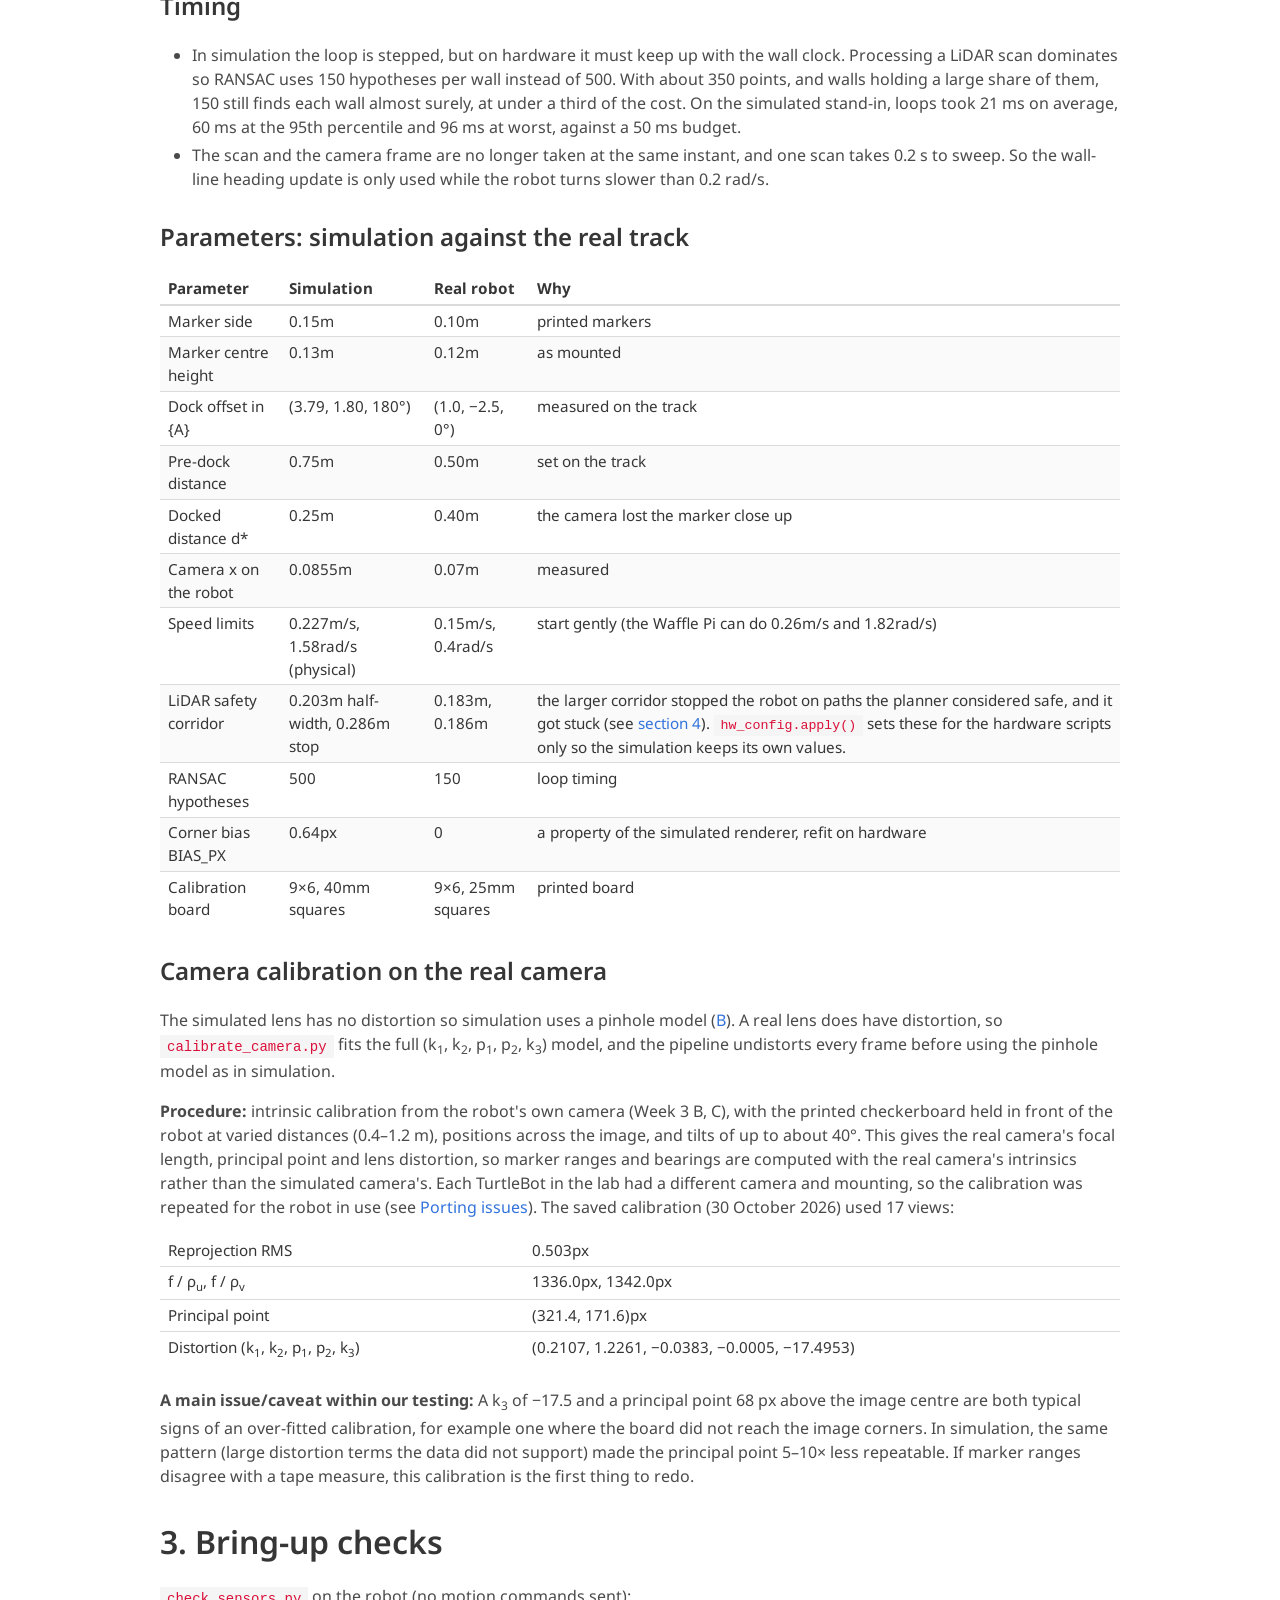
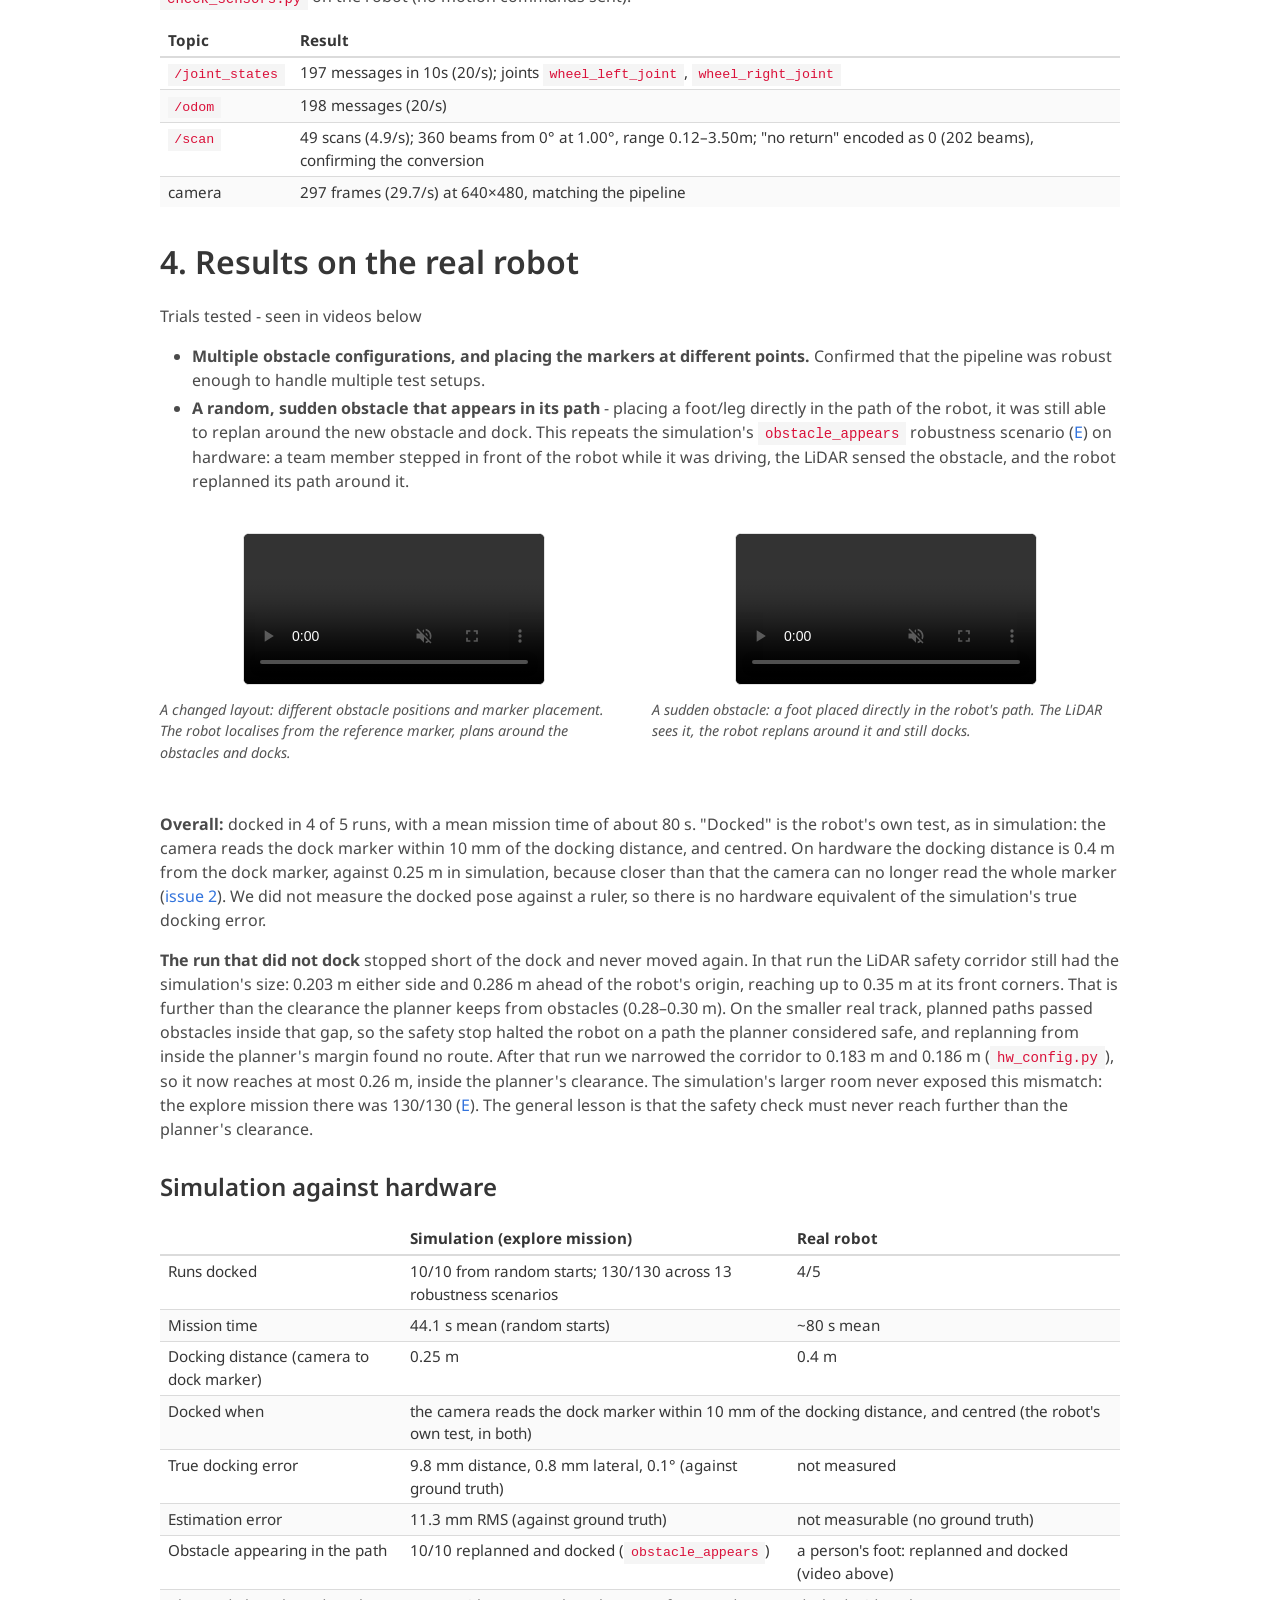
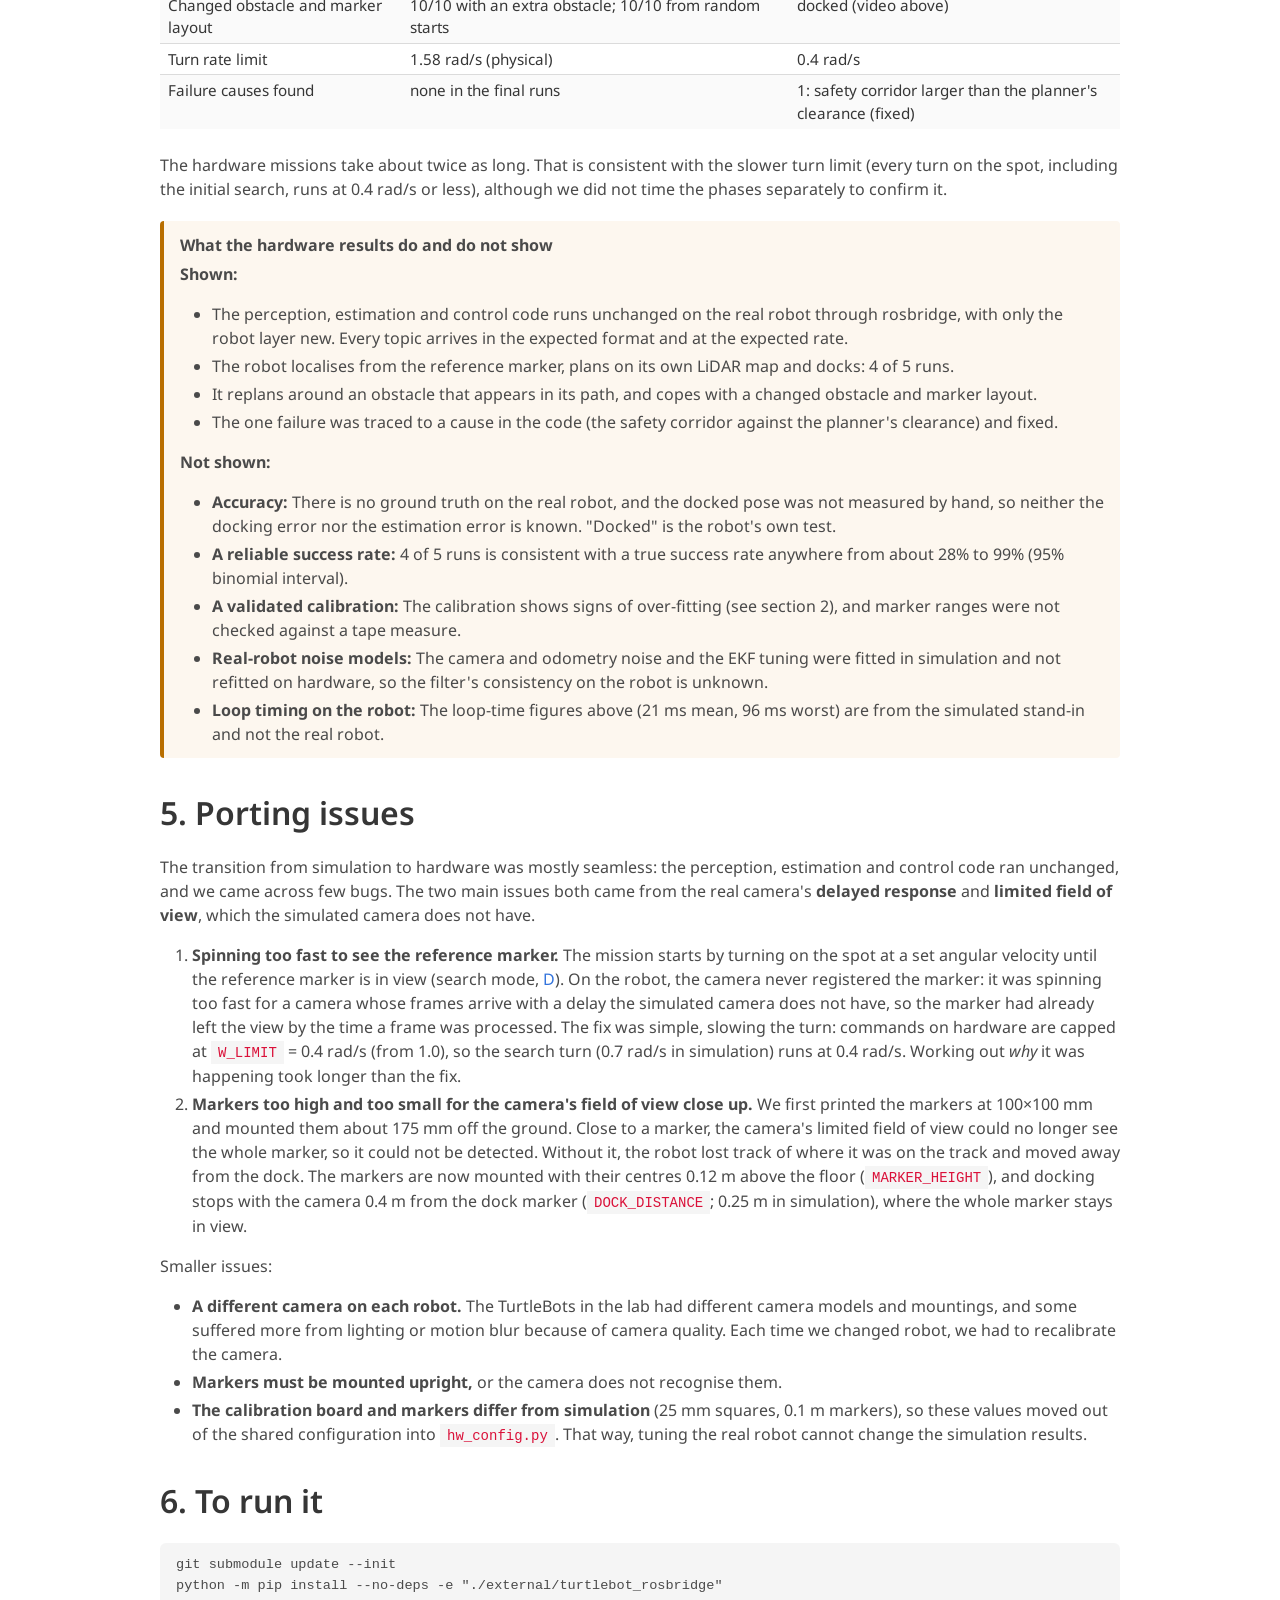
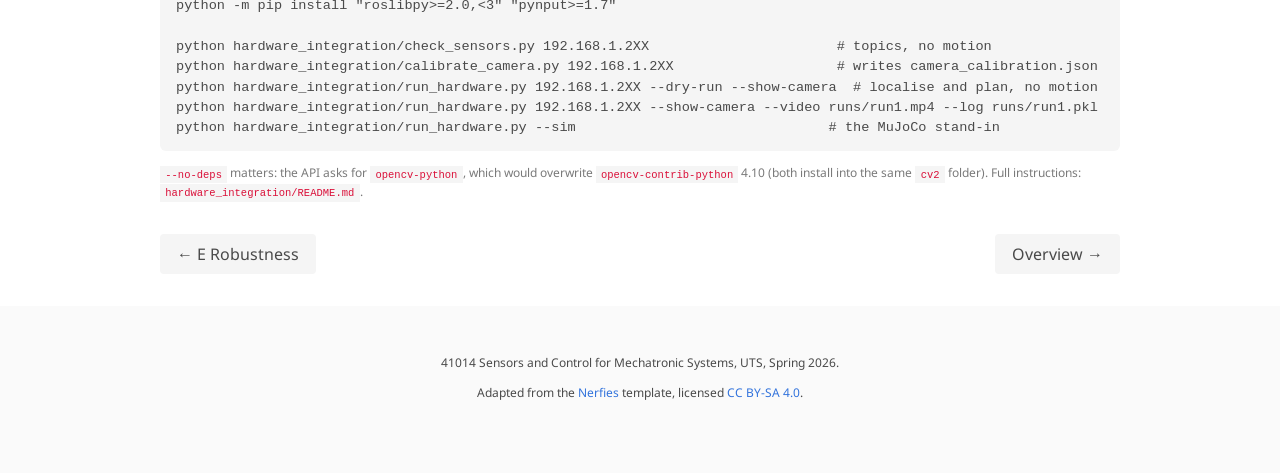
==== commit 0395005c: "Hardware page: sim vs hardware table and limits of the hardware results Compare docking rate, time, " ====
--- a/hardware.html
+++ b/hardware.html
@@ -249,6 +249,57 @@
       the planner's clearance.
     </p>
 
+    <h3 class="title is-4">Simulation against hardware</h3>
+    <div class="table-wrap">
+      <table class="table is-narrow is-striped is-fullwidth">
+        <thead><tr><th></th><th>Simulation (explore mission)</th><th>Real robot</th></tr></thead>
+        <tbody>
+          <tr><td>Runs docked</td><td>10/10 from random starts; 130/130 across 13 robustness scenarios</td><td>4/5</td></tr>
+          <tr><td>Mission time</td><td>44.1&nbsp;s mean (random starts)</td><td>~80&nbsp;s mean</td></tr>
+          <tr><td>Docking distance (camera to dock marker)</td><td>0.25&nbsp;m</td><td>0.4&nbsp;m</td></tr>
+          <tr><td>Docked when</td><td colspan="2">the camera reads the dock marker within 10&nbsp;mm of the docking distance, and centred (the robot's own test, in both)</td></tr>
+          <tr><td>True docking error</td><td>9.8&nbsp;mm distance, 0.8&nbsp;mm lateral, 0.1&deg; (against ground truth)</td><td>not measured</td></tr>
+          <tr><td>Estimation error</td><td>11.3&nbsp;mm RMS (against ground truth)</td><td>not measurable (no ground truth)</td></tr>
+          <tr><td>Obstacle appearing in the path</td><td>10/10 replanned and docked (<code>obstacle_appears</code>)</td><td>a person's foot: replanned and docked (video above)</td></tr>
+          <tr><td>Changed obstacle and marker layout</td><td>10/10 with an extra obstacle; 10/10 from random starts</td><td>docked (video above)</td></tr>
+          <tr><td>Turn rate limit</td><td>1.58&nbsp;rad/s (physical)</td><td>0.4&nbsp;rad/s</td></tr>
+          <tr><td>Failure causes found</td><td>none in the final runs</td><td>1: safety corridor larger than the planner's clearance (fixed)</td></tr>
+        </tbody>
+      </table>
+    </div>
+    <p>
+      The hardware missions take about twice as long. That is consistent with the slower turn limit (every turn on the
+      spot, including the initial search, runs at 0.4&nbsp;rad/s or less), although we did not time the phases
+      separately to confirm it.
+    </p>
+
+    <div class="callout limits">
+      <div class="callout-title">What the hardware results do and do not show</div>
+      <p><b>Shown:</b></p>
+      <ul>
+        <li>The perception, estimation and control code runs unchanged on the real robot through rosbridge, with only
+          the robot layer new. Every topic arrives in the expected format and at the expected rate.</li>
+        <li>The robot localises from the reference marker, plans on its own LiDAR map and docks: 4 of 5 runs.</li>
+        <li>It replans around an obstacle that appears in its path, and copes with a changed obstacle and marker
+          layout.</li>
+        <li>The one failure was traced to a cause in the code (the safety corridor against the planner's clearance)
+          and fixed.</li>
+      </ul>
+      <p><b>Not shown:</b></p>
+      <ul>
+        <li><b>Accuracy:</b> There is no ground truth on the real robot, and the docked pose was not measured by hand,
+          so neither the docking error nor the estimation error is known. "Docked" is the robot's own test.</li>
+        <li><b>A reliable success rate:</b> 4 of 5 runs is consistent with a true success rate anywhere from about 28%
+          to 99% (95% binomial interval).</li>
+        <li><b>A validated calibration:</b> The calibration shows signs of over-fitting (see section 2), and marker
+          ranges were not checked against a tape measure.</li>
+        <li><b>Real-robot noise models:</b> The camera and odometry noise and the EKF tuning were fitted in simulation
+          and not refitted on hardware, so the filter's consistency on the robot is unknown.</li>
+        <li><b>Loop timing on the robot:</b> The loop-time figures above (21&nbsp;ms mean, 96&nbsp;ms worst) are from the
+          simulated stand-in and not the real robot.</li>
+      </ul>
+    </div>
+
     <h2 class="title is-3" id="porting">5. Porting issues</h2>
     <p>
       The transition from simulation to hardware was mostly seamless: the perception, estimation and control code ran
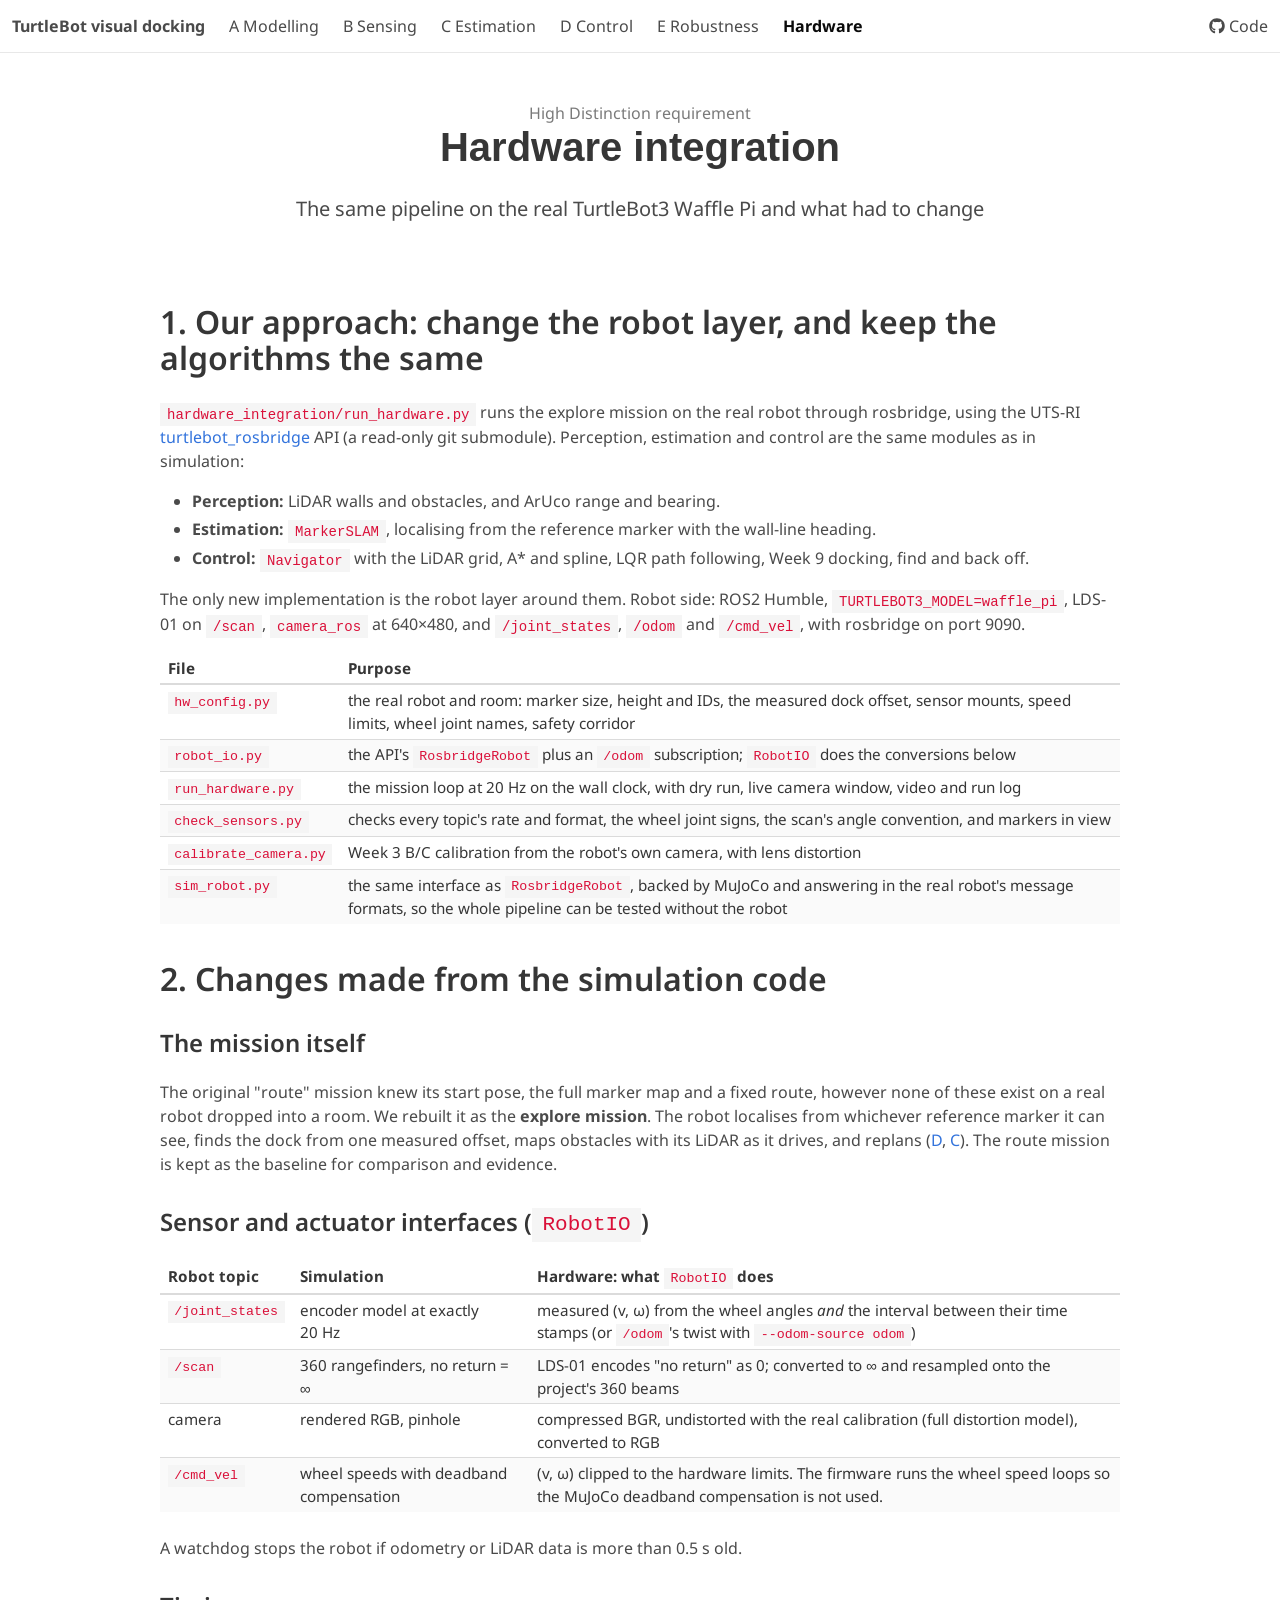
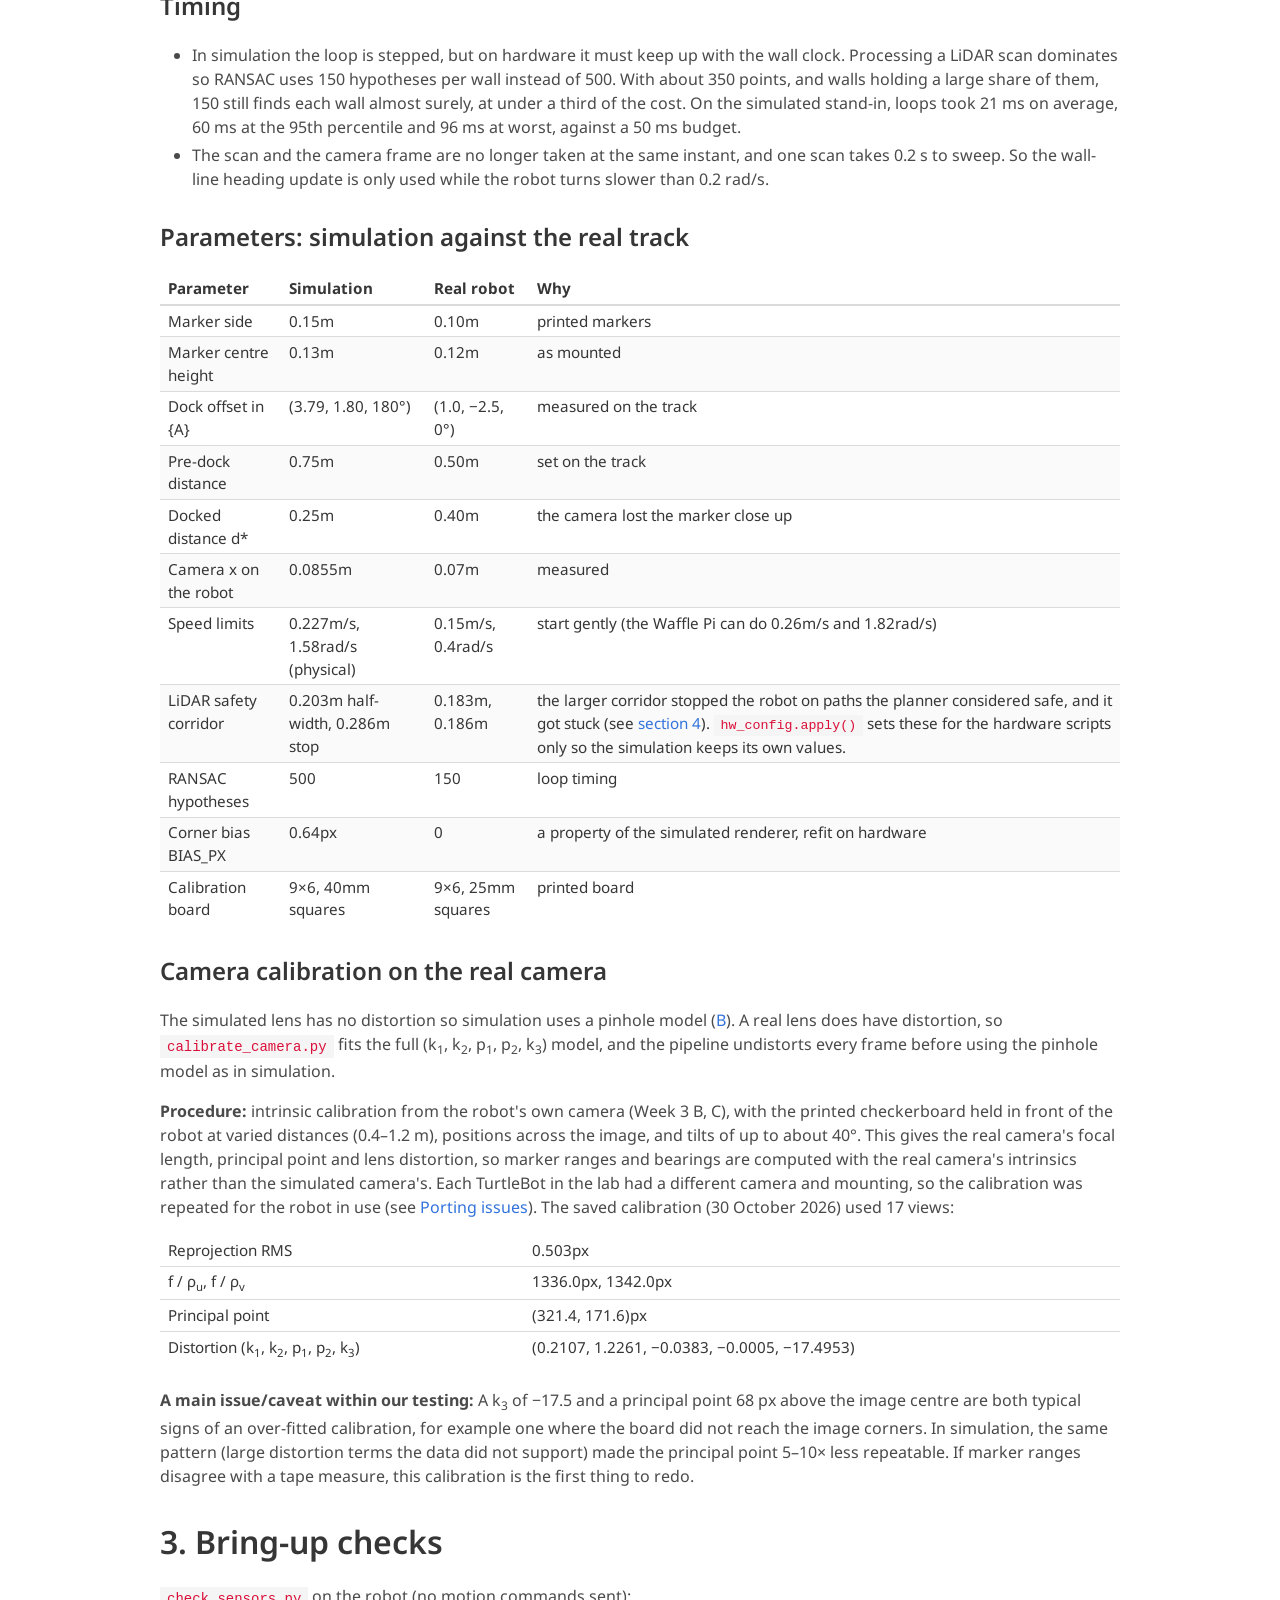
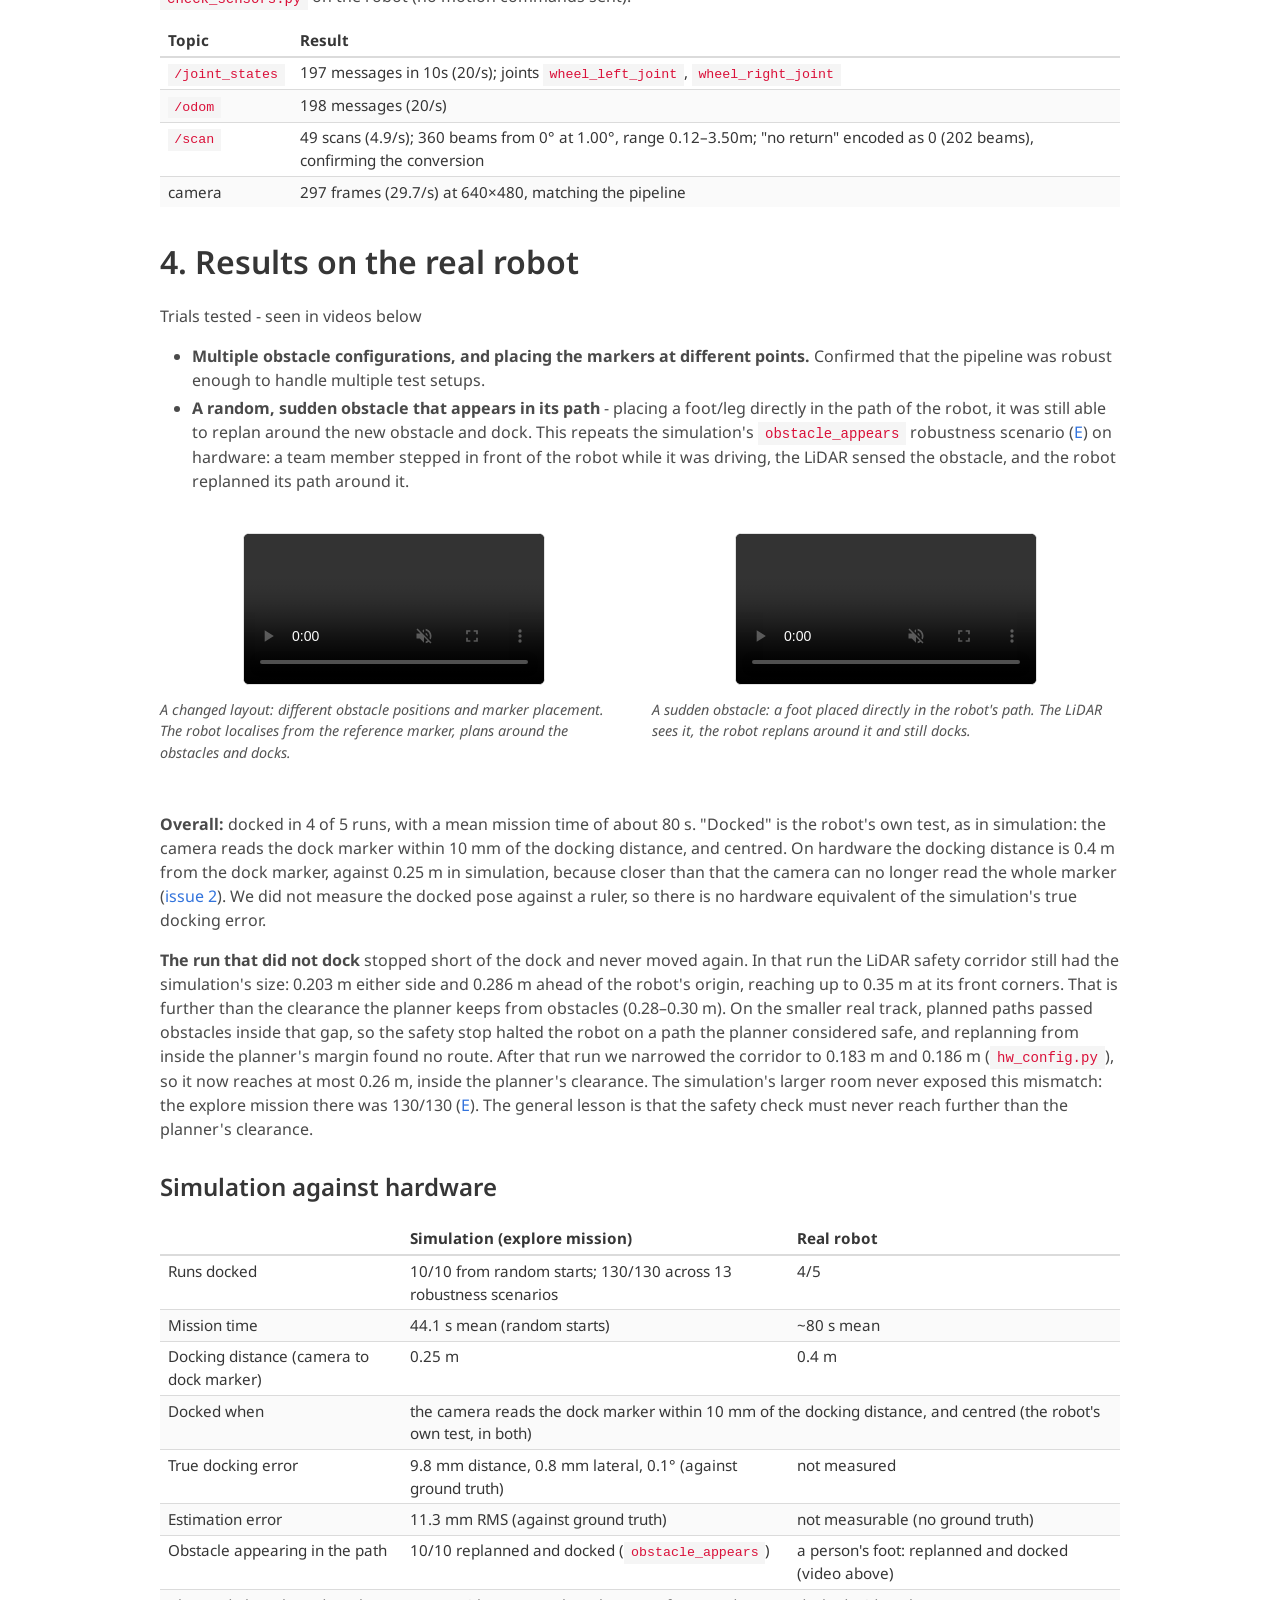
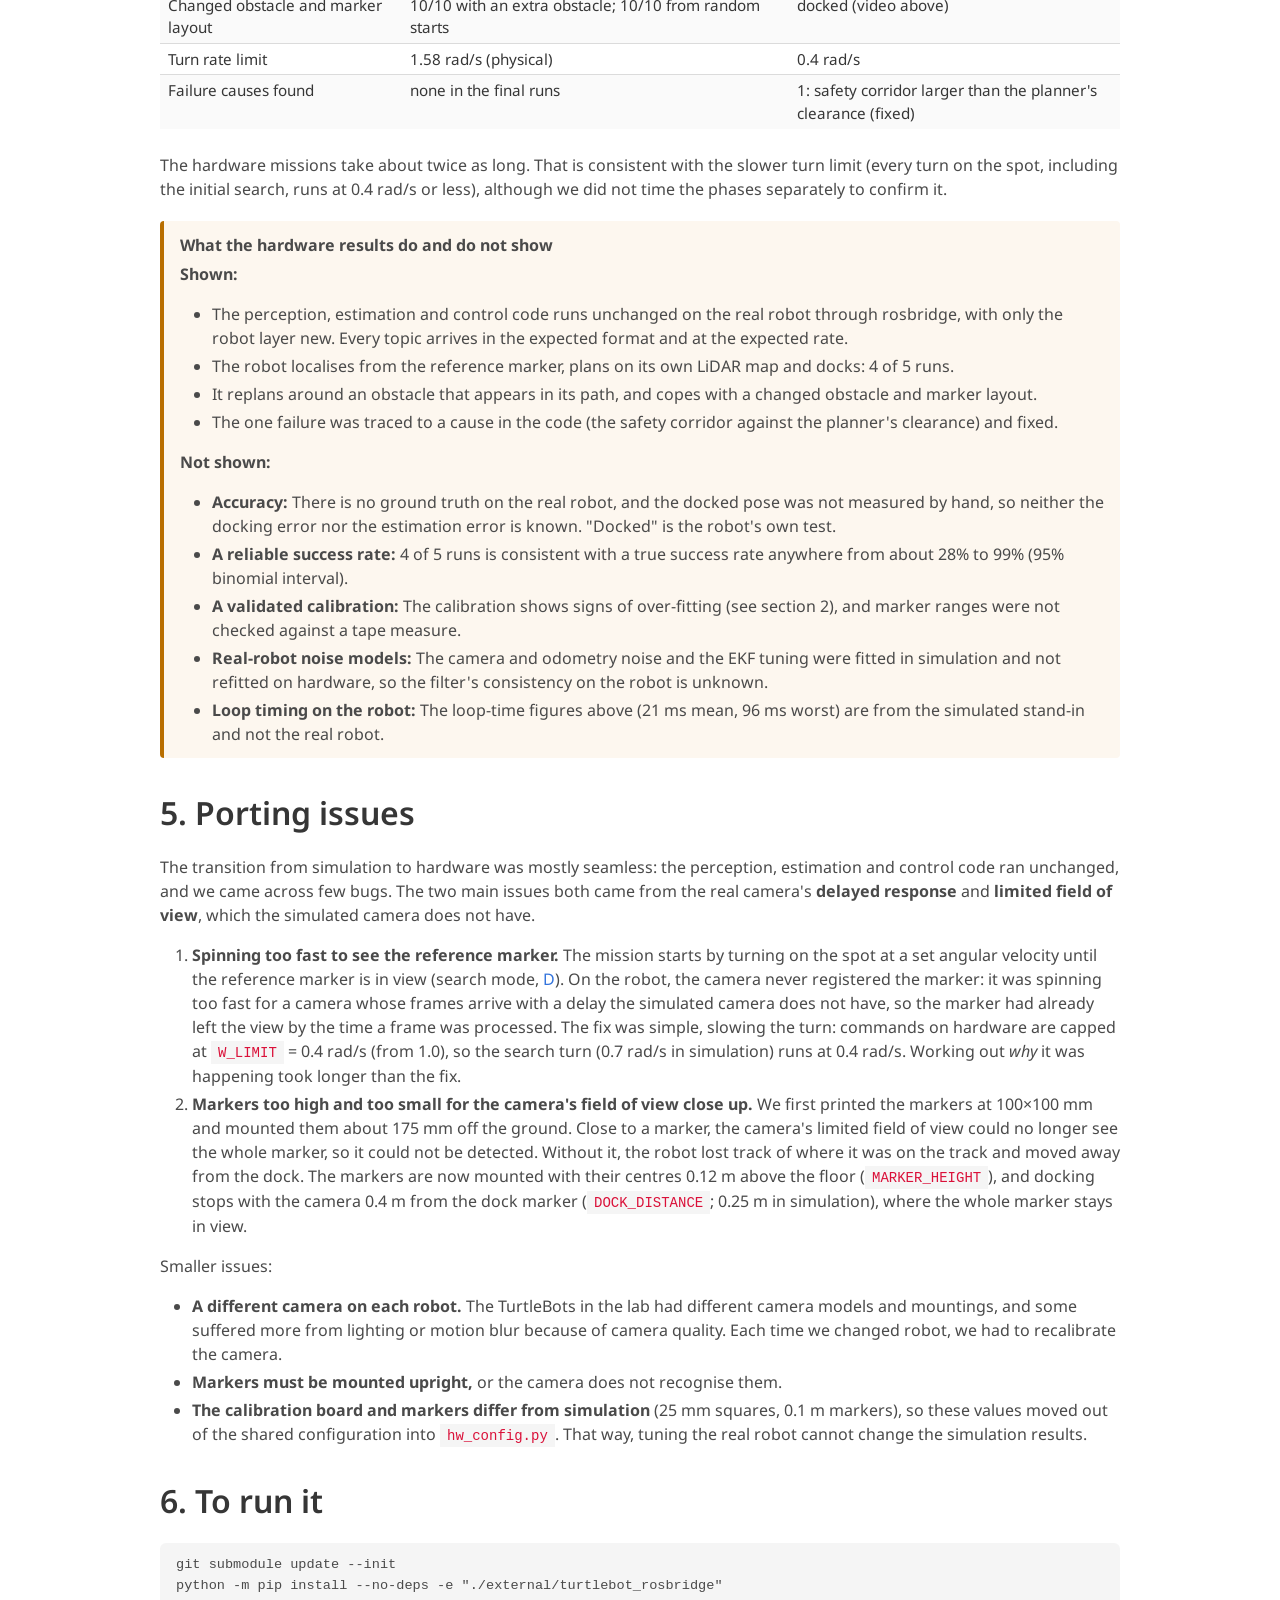
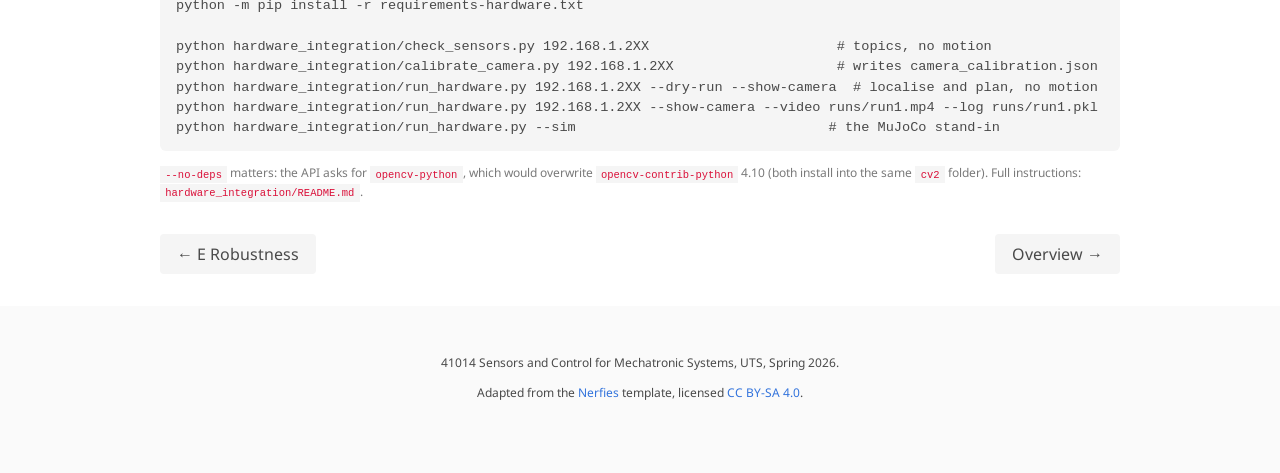
==== commit 82481957: "Use the requirements files in the project page's install steps Match the README: install with requir" ====
--- a/hardware.html
+++ b/hardware.html
@@ -337,7 +337,7 @@
     <h2 class="title is-3">6. To run it</h2>
     <pre class="cmd">git submodule update --init
 python -m pip install --no-deps -e "./external/turtlebot_rosbridge"
-python -m pip install "roslibpy>=2.0,<3" "pynput>=1.7"
+python -m pip install -r requirements-hardware.txt
 
 python hardware_integration/check_sensors.py 192.168.1.2XX                       # topics, no motion
 python hardware_integration/calibrate_camera.py 192.168.1.2XX                    # writes camera_calibration.json
